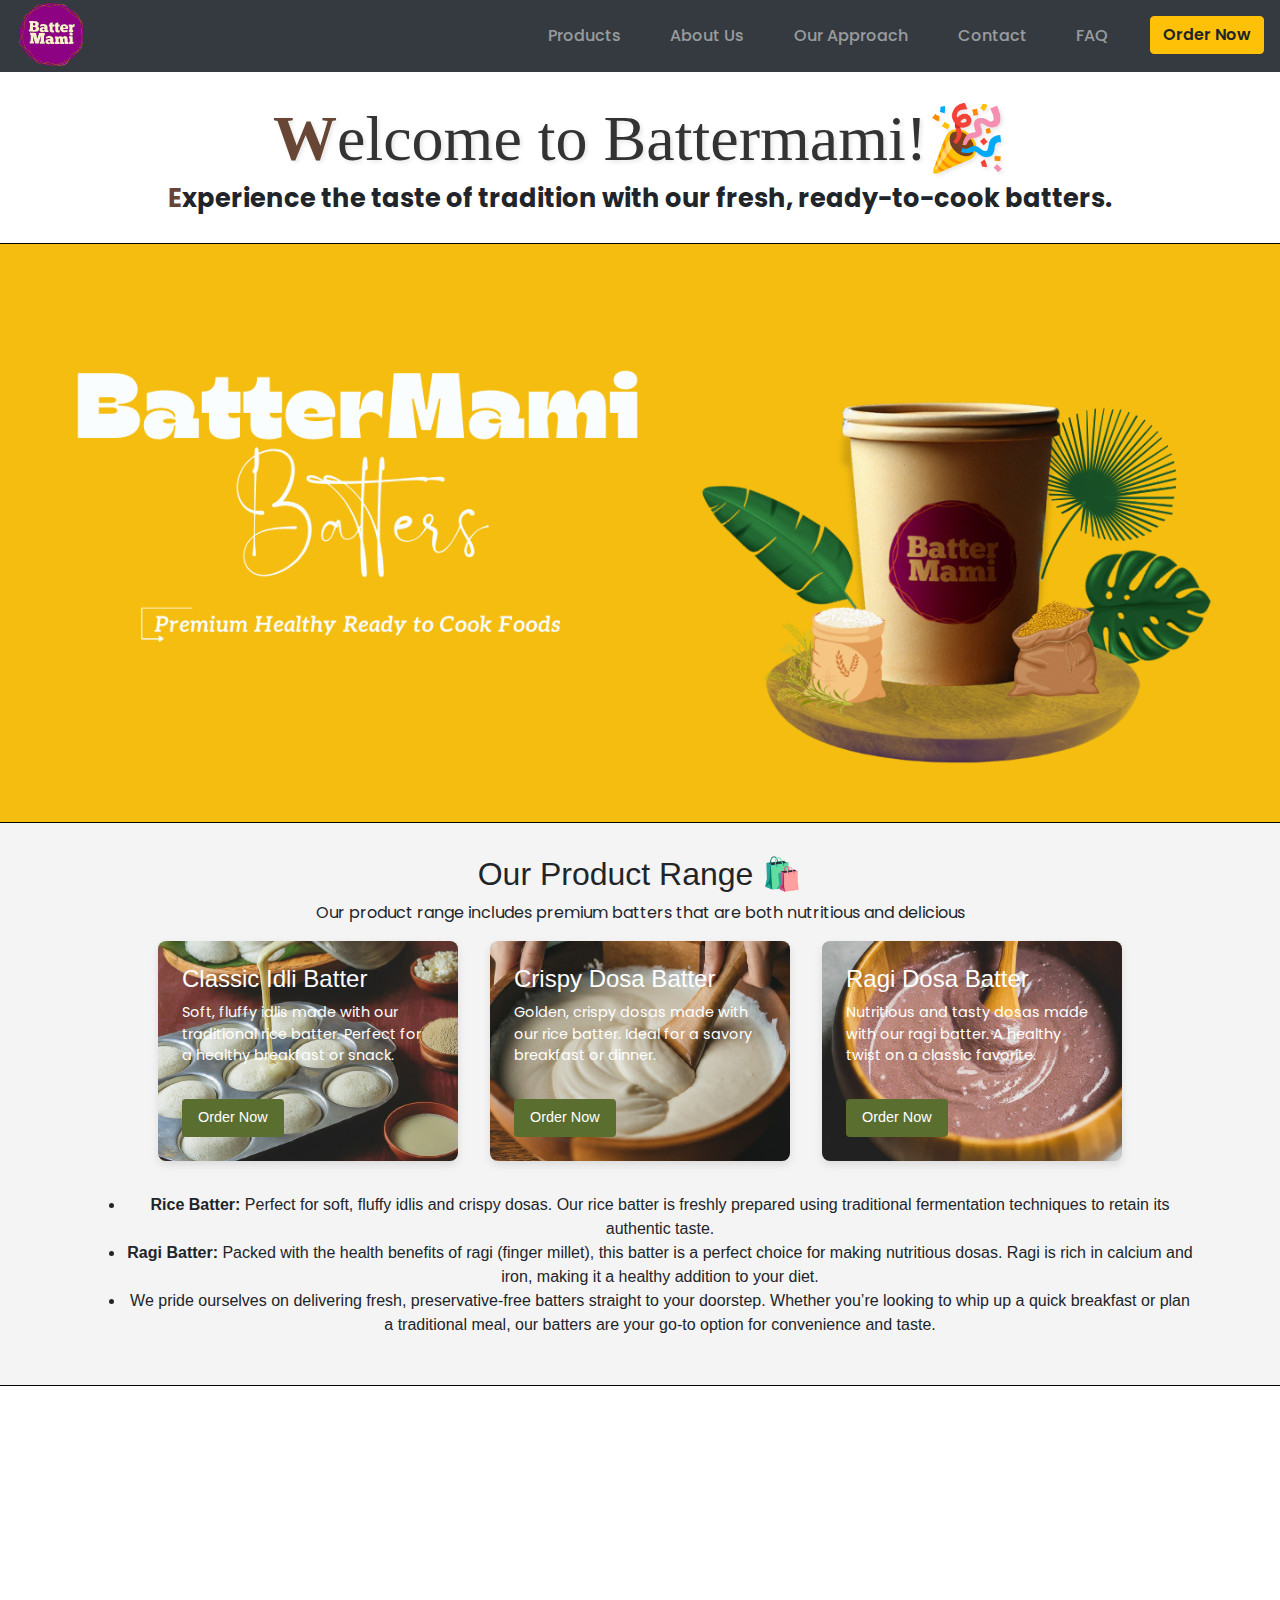
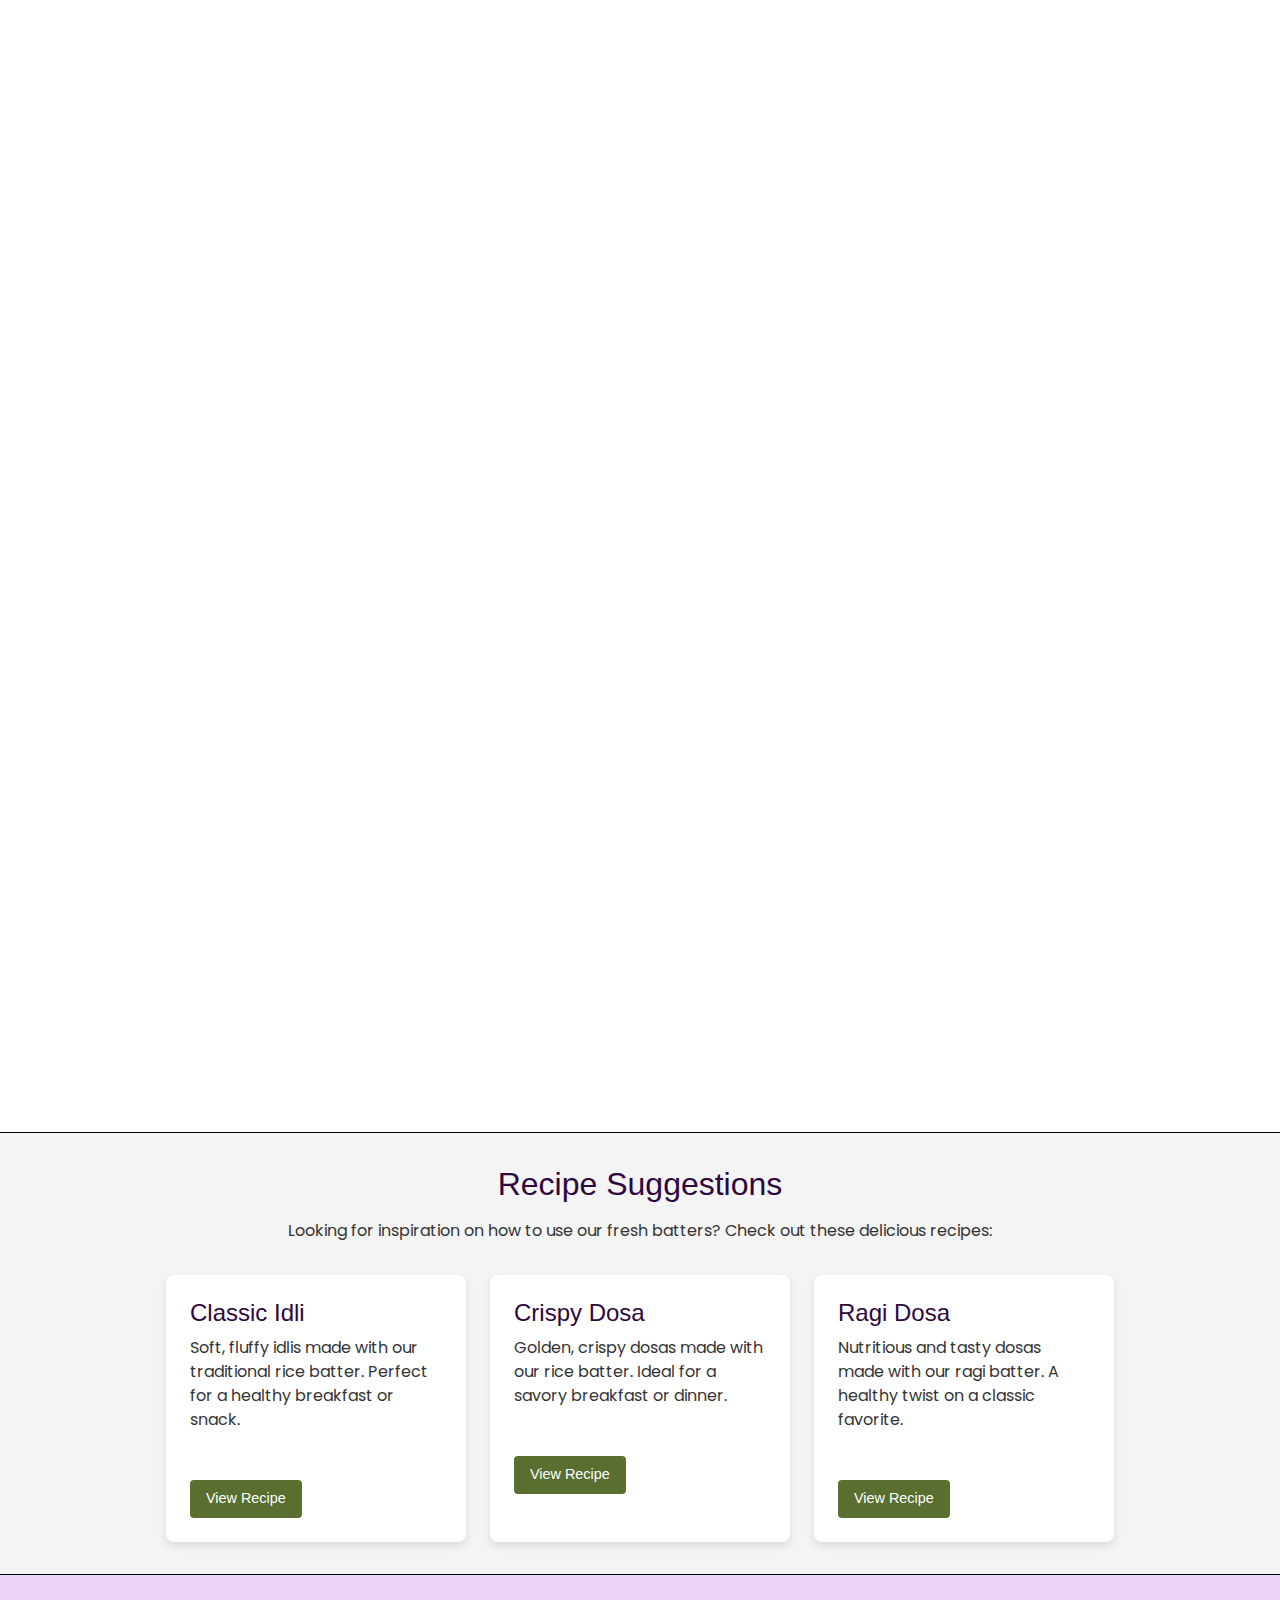
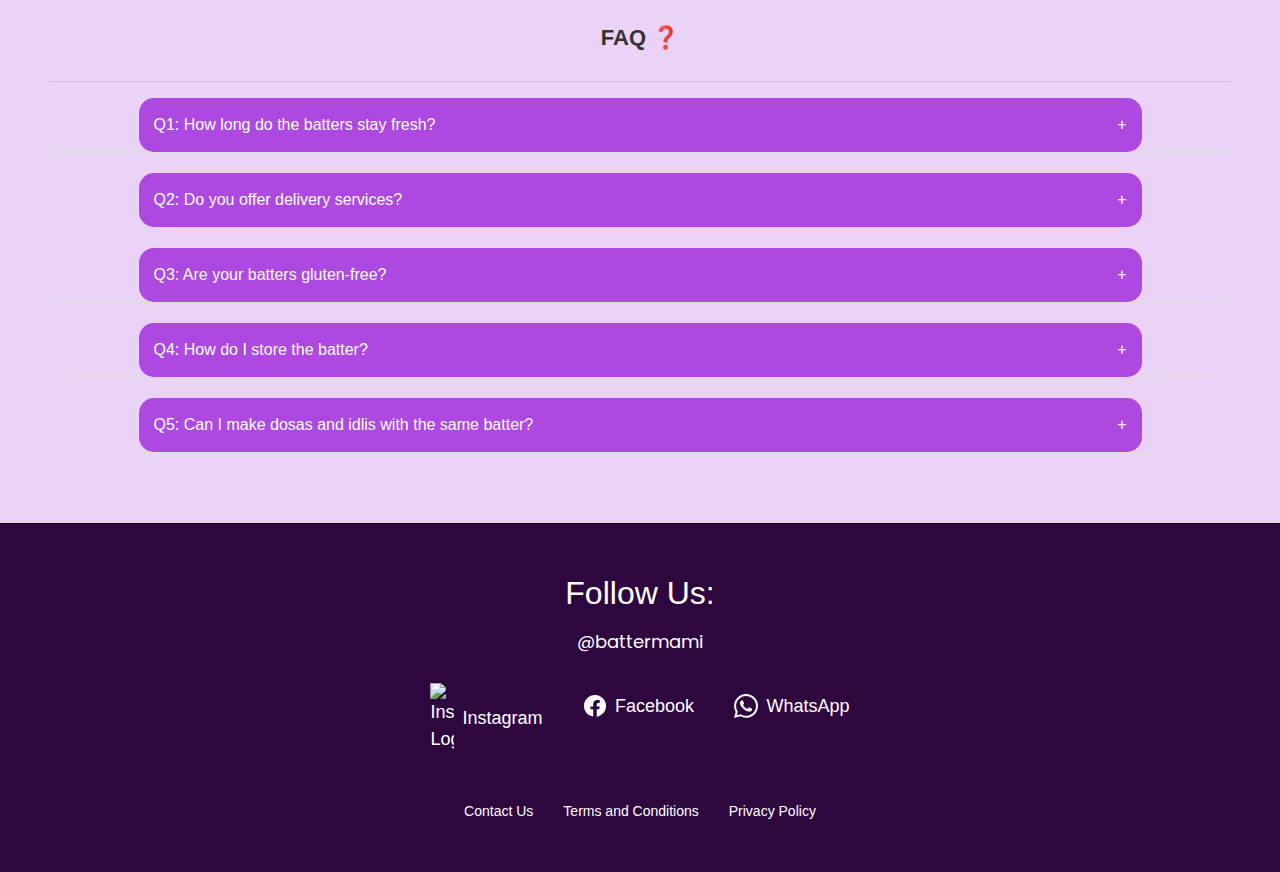
==== index.html @ 23d77c48 "Add files via upload" ====
<!DOCTYPE html>
<html lang="en">
<head>
    <meta charset="UTF-8">
    <meta name="viewport" content="width=device-width, initial-scale=1.0">
    <meta name="description" content="Get fresh, authentic idli and dosa batter delivered right to your door. Our traditional batters are made with quality ingredients and time-honored recipes, ensuring delicious and convenient meals. Order now for quick delivery!">
    <title>BatterMami</title>
    <!-- Bootstrap CSS -->
    <link href="https://stackpath.bootstrapcdn.com/bootstrap/4.5.2/css/bootstrap.min.css" rel="stylesheet">
    <link rel="stylesheet" href="style.css">
    <link rel="icon" type="image/png" sizes="32x32" href="./images/favicon2.png">
    
    <link href="https://fonts.googleapis.com/css2?family=Poppins:wght@400;500;600&display=swap" rel="stylesheet">
    <style>
    

        /* Custom Logo Size and Position */
        .navbar {
            padding: 1rem 1rem;
            margin-bottom: 100rem; 
       
    }
        .navbar-brand {
            position: relative;
        }

        .navbar-brand img {
            width: 70px;  /* Set logo width */
            height: 120px; /* Set logo height */
            object-fit: cover; /* Ensures the logo doesn't distort */
            position: absolute; /* overiding the bar*/
            top: -55px; /* Adjust the logo to sit above the navbar */
        }
        
        


        

        /* Optional: Add some padding to the left to avoid overlapping with navbar text */
        .navbar-nav {
            padding-left: 20px;
        }
        
        .navbar-nav .nav-link, .navbar-brand {
    font-family: 'Poppins', sans-serif;
    font-weight: 500;
}
/* Ensure even spacing */
.navbar-nav {
    display: flex;
    justify-content: space-between;
    width: 60%; /* This ensures that the nav links take up the full space */
    padding: 0;
}

.navbar-nav .nav-item {
    margin-left: 15px; /* Adjust margin as needed */
}
.navbar-nav .btn-warning {
    font-family: 'Poppins', sans-serif;
    font-weight: 600; /* Bold for emphasis */
}


    </style>
</head>
<body>
    <header>
    <!-- Navbar Start -->
    <nav class="navbar fixed-top navbar-expand-lg navbar-dark bg-dark custom-navbar">
        <a class="navbar-brand" href="#">
            <img src="./images/BatterMamiLogoNew.svg" alt="BatterMami Logo">
        </a>
        <button class="navbar-toggler" type="button" data-toggle="collapse" data-target="#navbarNav" aria-controls="navbarNav" aria-expanded="false" aria-label="Toggle navigation">
            <span class="navbar-toggler-icon"></span>
        </button>
        <div class="collapse navbar-collapse" id="navbarNav">
            <ul class="navbar-nav ml-auto">
                <li class="nav-item">
                    <a class="nav-link" href="#products">Products</a>
                </li>
                <li class="nav-item">
                    <a class="nav-link" href="#about-us">About Us</a>
                </li>
                <li class="nav-item">
                    <a class="nav-link" href="#how-we-differ">Our Approach</a>
                </li>
                <li class="nav-item">
                    <a class="nav-link" href="#contact">Contact</a>
                </li>
                <li class="nav-item">
                    <a class="nav-link" href="#faq">FAQ</a>
                </li>
                <li class="nav-item">
                    <a class="btn btn-warning" href="https://battermami.dotpe.in" role="button">Order Now</a>
                </li>
            </ul>
        </div>
    </nav>
</header>
    <!-- Navbar End -->



    
<main>
    <section id = "welcome-page">
        <div class="welcome">
            <h1 style="font-size:5vw;">Welcome to Battermami!🎉</h1>
            <p  style="font-size:2vw;"class="fly-in">Experience the taste of tradition with our fresh, ready-to-cook batters.</p>
        </div>
    </section>
  
      <!-- Main Sections -->
       <!-- banner section--------->
      <section class="banner-page">
        <div class="banner">
          <img src="./images/Banner.png" alt="Battermami Banner">
        </div>
    </section>

  
    

    <!-- Products Section -->
     
    <section id="products1">
        <div class="container">
            <h2>Our Product Range 🛍️</h2>
            <p>Our product range includes premium batters that are both nutritious and delicious</p>
            <div class="subproducts">
                <div class="subproduct">
                    <h3>Classic Idli Batter</h3>
                    <p>Soft, fluffy idlis made with our traditional rice batter. Perfect for a healthy breakfast or snack.</p>
                    <a href="https://battermami.dotpe.in" class="btnn">Order Now</a>
                </div>
                <div class="subproduct">
                    <h3>Crispy Dosa Batter</h3>
                    <p>Golden, crispy dosas made with our rice batter. Ideal for a savory breakfast or dinner.</p>
                    <a href="https://battermami.dotpe.in" class="btnn">Order Now</a>
                </div>
                <div class="subproduct">
                    <h3>Ragi Dosa Batter</h3>
                    <p>Nutritious and tasty dosas made with our ragi batter. A healthy twist on a classic favorite.</p>
                    <a href="https://battermami.dotpe.in" class="btnn">Order Now</a>
                </div>
                <ul>
                    <li><strong>Rice Batter:</strong> Perfect for soft, fluffy idlis and crispy dosas. Our rice batter is freshly prepared using traditional fermentation techniques to retain its authentic taste.</li>
                    <li><strong>Ragi Batter:</strong> Packed with the health benefits of ragi (finger millet), this batter is a perfect choice for making nutritious dosas. Ragi is rich in calcium and iron, making it a healthy addition to your diet.</li>
                    <li>We pride ourselves on delivering fresh, preservative-free batters straight to your doorstep. Whether you’re looking to whip up a quick breakfast or plan a traditional meal, our batters are your go-to option for convenience and taste.</li>
                </ul>    
            </div>
        </div>
    </section>


       <!-- About Us Section -->
       <section id="about-us">
        <!-- <img src="images/about-us.jpg" alt="About Us"> -->
        <div class="content">
            <h2>About Us📖</h2><hr>
            <p class="text grow-turn">At Battermami, we are on a mission to bring back the authentic flavors of traditional South Indian cuisine. We specialize in crafting fresh, ready-to-cook batters using heritage recipes passed down through generations. Our batters are made in small batches with the utmost care, ensuring freshness and authenticity in every pack. We believe in offering high-quality, preservative-free products that allow you to enjoy the goodness of home-cooked meals without the hassle of preparation. Join us in celebrating the art of traditional cooking, made easier and more accessible for today’s busy lifestyle.</p>
        </div>
    </section>


      <!-- How We Are Different Section -->
  
    </section>
    <section id= "how-we-differ">
        <!-- <img src="images/difference.jpg" alt="How We Differ"> -->
        <div class="content">
            <h2>How We Differ From Others 🚀</h2><hr>
            <p>At Battermami, we believe in staying true to our roots. Here’s how we stand apart:</p>
            <ul>
                <li class="text swivel"><strong>Freshness Guaranteed:</strong> We don’t stockpile. Our batters are made fresh and delivered within hours, ensuring that you receive nothing but the freshest product.</li>
                <li class="text grow-turn"><strong>No Preservatives:</strong> Unlike many brands that add preservatives for extended shelf life, we focus on quality and freshness. Our batters are preservative-free and natural.</li>
                <li class="text grow-turn"><strong>Small Batches for Big Flavor:</strong> We avoid mass production. Each batch of batter is handcrafted in small quantities to maintain the integrity of our traditional recipes.</li>
                <li class="text grow-turn"><strong>Focus on Heritage Recipes:</strong> We use age-old fermentation techniques and carefully sourced ingredients, ensuring that you experience the same taste that’s been loved for generations.</li>
            </ul>
            <br><br>
            <h2>Eco-Friendly Packaging 🌏</h2><hr>
            <p>
                At Battermami, we believe in taking care of both our customers and the planet. That’s why all our products are packaged using sustainable, eco-friendly materials. Our packaging is designed to reduce waste and minimize environmental impact, ensuring that you enjoy our traditional batters while making a conscious choice for the environment.
            </p>
            <ul class="eco-benefits">
                <li>Recyclable and biodegradable materials♻️</li>
                <li>Minimal use of plastic </li>
                <li>Low-carbon footprint packaging process</li>
                <li>Reusable containers for certain products</li>
            </ul>
            <p>
                Join us in our commitment to sustainability and let’s work together to protect the planet while enjoying authentic South Indian flavors!
            <p>
        </div>
        <div class="container">
            
        </div>
    </section>
    <section id="eco-friendly-packaging">
     
    </section
    
    <!-- Recipe Suggestions Section  -->

    <section id="recipe-suggestions">
        <div class="container">
            <h2>Recipe Suggestions</h2>
            <p>Looking for inspiration on how to use our fresh batters? Check out these delicious recipes:</p>
            <div class="recipes">
                <div class="recipe">
                    <h3>Classic Idli</h3>
                    <p>Soft, fluffy idlis made with our traditional rice batter. Perfect for a healthy breakfast or snack.</p>
                    <a href="./pages/Idli.html" class="btnn">View Recipe</a>
                </div>
                <div class="recipe">
                    <h3>Crispy Dosa</h3>
                    <p>Golden, crispy dosas made with our rice batter. Ideal for a savory breakfast or dinner.</p>
                    <a href="./pages/dosa.html" class="btnn">View Recipe</a>
                </div>
                <div class="recipe">
                    <h3>Ragi Dosa</h3>
                    <p>Nutritious and tasty dosas made with our ragi batter. A healthy twist on a classic favorite.</p>
                    <a href="./pages/RagiDosa.html" class="btnn">View Recipe</a>
                </div>
            </div>
        </div>
    </section>



    <!-- FAQ Section -->
 
    <section id="faq">
        <h2>FAQ ❓</h2> <hr>
    
        <div class="faq-item">
            <button class="faq-question">Q1: How long do the batters stay fresh?</button>
            <div class="faq-answer">
                <p>Our batters are best consumed within 2-3 days of delivery. Since we don’t use preservatives, we recommend refrigeration to maintain freshness.</p>
            </div>
        </div>
    
        <div class="faq-item">
            <button class="faq-question">Q2: Do you offer delivery services?</button>
            <div class="faq-answer">
                <p>Yes! We deliver fresh batters to select areas of Bangalore, and we’re expanding our reach soon.</p>
            </div>
        </div>
    
        <div class="faq-item">
            <button class="faq-question">Q3: Are your batters gluten-free?</button>
            <div class="faq-answer">
                <p>Yes, our rice and ragi batters are naturally gluten-free.</p>
            </div>
        </div>
    
        <div class="faq-item">
            <button class="faq-question">Q4: How do I store the batter?</button>
            <div class="faq-answer">
                <p>For best results, store the batter in the refrigerator immediately upon delivery. If you want to retain freshness for a longer period, you can freeze the batter.</p>
            </div>
        </div>
    
        <div class="faq-item">
            <button class="faq-question">Q5: Can I make dosas and idlis with the same batter?</button>
            <div class="faq-answer">
                <p>Absolutely! Our Rice Batter is versatile and can be used to make both soft idlis and crispy dosas.</p>
            </div>
        </div>
    </section>
      


</main>

 <!-- Contact Section -->
   
 <footer id = "contact" class="contact-footer">
    <!-- <section id="contact"></section>
        <div class="container">
            <h2>Contact Us</h2>
            <form id="contact-form" action="your-server-endpoint" method="POST">
                <label for="name">Name:</label>
                <input type="text" id="name" name="name" required>
                
                <label for="email">Email:</label>
                <input type="email" id="email" name="email" required>
                
                <label for="message">Message:</label>
                <textarea id="message" name="message" rows="4" required></textarea>
                
                <button type="submit">Send Message</button>
            </form>
        </div>
    </section> -->

    <div id="ff-compose"></div>
        <script async defer src="https://formfacade.com/include/116427251198567602047/form/1FAIpQLSeDk32Vi7sxdU4DphgMLEkgo7-YAeQkVel8hHaryAUb_z7VGQ/classic.js?div=ff-compose"></script>

    <div class="contact-container">
        
        
        <div class="social-section">
            <h2>Follow Us:</h2>
            <p>@battermami</p>
            <div class="social-links">
                    <a href="https://www.instagram.com/battermami/" target="_blank" class="social-btn">
                        <img src="./images/Instagram_Glyph_Gradient.svg" alt="Instrgram Logo" class="social-icon">
                        Instagram
                    </a>
                    
                </a>
                <a href="https://www.facebook.com/profile.php?id=100091953296711" target="_blank">
                    <svg xmlns="http://www.w3.org/2000/svg" fill="#fff" viewBox="0 0 50 50" width="24px" height="24px"><path d="M25,2C12.3,2,2,12.3,2,25c0,11,8.4,20,19.3,21.9V31.7h-5.8v-5.8h5.8v-4.4c0-5.7,3.5-8.8,8.6-8.8c2.4,0,4.4,0.2,4.9,0.3v5.7H32 c-2.9,0-3.4,1.4-3.4,3.3v4.2h6.3l-1,5.8h-5.3v15.2C39.6,45.2,48,36.2,48,25C48,12.3,37.7,2,25,2z"/></svg>
                    Facebook
                </a>

                <a href="https://wa.me/+918431357527" target="_blank" class="social-btn">
                    <img src="./images/Digital_Glyph_White.svg" alt="WhatsApp Logo" class="social-icon">
                    WhatsApp
                </a>
                
            </div>
        </div>
    </div>
    <div class="footer-links">
        <a href="#name">Contact Us</a>
        <a href="#">Terms and Conditions</a>
        <a href="#">Privacy Policy</a>
    </div>

</footer>

    <!-- Page content -->

    <script src="https://code.jquery.com/jquery-3.5.1.slim.min.js"></script>
    <script src="https://cdn.jsdelivr.net/npm/@popperjs/core@2.5.3/dist/umd/popper.min.js"></script>
    <script src="https://stackpath.bootstrapcdn.com/bootstrap/4.5.2/js/bootstrap.min.js"></script>
    <script src="index.js"></script>
</body>
</html>
---- style.css ----
/* General Styles */




/* 
-------------Welcome page----------------> */
#welcome-page{
    margin-bottom: 0%;
    padding-top: 100px;
    padding-bottom: 10px;
}
#welcome-page h1{

    font-family: 'Lora', serif; /* Elegant serif font */
    color: #333; /* Dark text color */
    text-align:center; /* Center alignment */
    margin: 1px; /* Margin around the heading */
    text-shadow: 2px 2px 4px rgba(0, 0, 0, 0.1); /* Subtle text shadow */
    

}
#welcome-page p{
    font-size:0.9rem;
    font-weight: bold;
    padding: left;
    
}
#welcome-page h1::first-letter{
 
    font-weight: bold;
    color: #674636;
}
#welcome-page p::first-letter {
  
    font-weight: bold;
    color: #674636;
}





/* ---------------Animations-------------- */

/*------------Fly-In---------------> */
/* @keyframes flyIn {
    from {
        transform: translateX(-100%);
    }
    to {
        transform: translateX(0);
        opacity: 1;
    }
}

.fly-in {
    animation: flyIn 3s forwards;
} */

/* Infinite loop----> */
@keyframes flyIn {
    0% {
        transform: translateX(-100%);
        opacity: 0;
    }
    80% {
        transform: translateX(0);
        opacity: 1;
    }
    100% {
        transform: translateX(0);
        opacity: 1; /* The element stays at the final position for the pause */
    }
}

.fly-in {
    animation: flyIn 6s ease-in-out infinite;
    animation-fill-mode: forwards;
}

/* Grow and trun------------> */
@keyframes growTurn {
    0% {
        transform: scale(0.5) rotate(0deg);
    }
    100% {
        transform: scale(1) rotate(360deg);
        opacity: 1;
    }
}

.grow-turn {
    animation: growTurn 3s forwards;
}

/*----------- Swivel----------- */
@keyframes swivel {
    0% {
        transform: rotateY(90deg);
    }
    100% {
        transform: rotateY(0deg);
        opacity: 1;
    }
}

.swivel {
    animation: swivel 2.5s forwards;
}


/* Typing animation---------------- */
.typing-container {
    font-size: 2rem;
    white-space: nowrap;
    overflow: hidden;
    border-right: 3px solid;
    width: 0;
    animation: typing 5s steps(11) 2s infinite, blink 12s step-end infinite;
  }
  
  @keyframes typing {
    0% { width: 0; }
    50% { width: 70ch; }
    100% { width: 0; }
  }
  
  @keyframes blink {
    from { border-color: transparent; }
    to { border-color: black; }
  }


/* General Section Styles */
section {
    /* padding: 60px 20px; */
    text-align: center;
    border-bottom: 1px solid #000500; /* Border between sections */
    
}

section img {
    width: 100%;
    height: 100;
    object-fit: cover;
}

section .content {
    margin-top: 10px;
}
#eco-friendly-packaging{
    padding: 0px 20px;
}




/* --------------About Us---------------------------------------------- */
#about-us {
    display: flex;
    flex-direction: column;
    align-items: center;
    background-color: #EBD3F8;
    padding-left: 0px;
    margin-bottom: 4rem;
    
    
}

#about-us img {
    max-width: 100%;
    height: auto;
    border-radius: 15px;
    box-shadow: 0 4px 8px rgba(0, 0, 0, 0.1);
    margin-bottom: 30px;
}

#about-us .content {
    max-width:70%;
    text-align: center;
    font-weight: bold;
    
}

#about-us h2 {
    font-size: 1.375rem;
    color: #333;
    margin-bottom: 20px;
    font-weight: bold;
    text-transform: uppercase;
    letter-spacing: 1px;
}



#about-us p {
    font-size: 1rem;
    line-height: 1.5rem;
    font-weight:400;
    color: #333;
    margin-bottom: 3px;
    text-align: justify;
}

#about-us p::first-letter {
    font-size: 1.5rem;
    font-weight: bold;
    color: #674636;
}

#about-us .content p {
    padding: 0 0rem;
}

/* Optional: Add a subtle animation to the section */
#about-us {
    opacity: 0;
    animation: fadeIn 1s forwards;
}

@keyframes fadeIn {
    to {
        opacity: 1;
    }
}

/* ---------Our Products Range-------------------------------------------------------> */

/* <!--Recipe Suggestions Section -------------------------------------> */
/* Recipe Suggestions Section */
/* Subproduct card styles with specific background images */


#products1 {
    background-color: #f4f4f4; /* Or your existing background-image */
    padding: 2rem 1rem;
    text-align: center;
    margin-bottom: 4rem; /* Adds a 4rem gap below this section */
    
}

.subproducts {
    display: flex;
    flex-wrap: wrap; /* Allows wrapping if the screen size is smaller */
    justify-content: center; /* Center the items horizontally */
    gap: 2rem; /* Add space between cards */
}

.subproduct {
    background-color: #fff;
    border-radius: 8px;
    box-shadow: 0 4px 8px rgba(0, 0, 0, 0.1);
    padding: 1.5rem;
    width: 300px; /* Keep a fixed width for each card */
    text-align: left;
    margin: 0; /* Remove vertical margin since gap handles spacing */
}



.subproduct:nth-child(1) {
    background-image: url('./images/Batter/IdliBatter.jpeg'); /* Replace with actual image for Idli Batter */
    background-size: cover;
    background-position: center;
    color: #fff; /* Ensure text stands out on the image */
    border-radius: 8px;
    padding: 1.5rem;
    text-align: left;
    box-shadow: 0 4px 8px rgba(0, 0, 0, 0.1);
    transition: transform 0.3s ease;
}

.subproduct:nth-child(2) {
    background-image: url('./images/Batter/RiceBatter.jpeg'); /* Replace with actual image for Dosa Batter */
    background-size: cover;
    background-position: center;
    color: #fff;
    border-radius: 8px;
    padding: 1.5rem;
    text-align: left;
    box-shadow: 0 4px 8px rgba(0, 0, 0, 0.1);
    transition: transform 0.3s ease;
}

.subproduct:nth-child(3) {
    background-image: url('./images/Batter/RagiBatter.jpeg'); /* Replace with actual image for Ragi Dosa Batter */
    background-size: cover;
    background-position: center;
    color: #fff;
    border-radius: 8px;
    padding: 1.5rem;
    text-align: left;
    box-shadow: 0 4px 8px rgba(0, 0, 0, 0.1);
    transition: transform 0.3s ease;
}

/* Hover effects */
.subproduct:hover {
    transform: translateY(-5px);
}

/* Subproduct heading and paragraph adjustments */
.subproduct h3 {
    font-size: 1.5rem;
    margin-bottom: 0.5rem;
    color: #fff;
}

.subproduct p {
    font-size: 0.9rem;
    color: #fff;
}

.btnn {
    display: inline-block;
    margin-top: 1rem;
    padding: 0.5rem 1rem;
    background-color: #5a6e2f;
    color: #fff;
    text-decoration: none;
    border-radius: 4px;
    font-size: 0.9rem;
    transition: background-color 0.3s ease, transform 0.3s ease;
}

.btnn:hover {
    background-color: #acd751;
    transform: scale(1.05);
}











#products {
    display: flex;
    flex-direction: column;
    align-items: center;
  
    padding: 50px 20px;
}

#products img {
    max-width: 100%;
    height: auto;
    border-radius: 15px;
    box-shadow: 0 4px 8px rgba(0, 0, 0, 0.1);
    margin-bottom: 30px;
}

#products .content {
    font-weight: bold;
    font-weight:400;
    max-width:70%;
    text-align: justify;
}


#products h2 {
    font-size: 1.375rem;
    color: #333;
    margin-bottom: 20px;
    font-weight: bold;
    text-transform: uppercase;
    text-align: center;
  
}

#products p {
    font-size: 1rem;
    line-height: 1.5;
    font-weight:400;
    color: #333;
    margin-bottom: 20px;
}

#products ul {
    list-style-type: none;
    padding: 0;
    margin-bottom: 30px;
}

#products ul li {
    font-size: 1rem;
    margin: 10px 0;
    text-align: left;
}

#products ul li strong {
    color: #674636;
}

#products p::first-letter {
    font-size: 2rem;
    font-weight: bold;
    color: #674636;
}

/* Fade-in animation for the section */
#products {
    opacity: 0;
    animation: fadeIn 1s forwards;
}

@keyframes fadeIn {
    to {
        opacity: 1;
    }
}
    /* Slider------------------------------------- -------------------------*/

/* Targeting only the slider inside #slider-container */
#slider-container .slider {
    width: 800px;
    height: 400px;
    position: relative;
    margin: auto;
    overflow: hidden;
    border-radius: 10px;
}

#slider-container .slides {
    width: 400%;
    height: 100%;
    display: flex;
    transition: transform 0.6s ease-in-out;
}

#slider-container .slide {
    width: 100%;
    height: 100%;
}

#slider-container .slide img {
    width: 100%;
    height: 100%;
    border-radius: 10px;
}

/* Radio button checked to slide transformation */
#radio1:checked ~ .slides {
    transform: translateX(0%);
}
#radio2:checked ~ .slides {
    transform: translateX(-100%);
}
#radio3:checked ~ .slides {
    transform: translateX(-200%);
}
#radio4:checked ~ .slides {
    transform: translateX(-300%);
}

/* Navigation and buttons */
#slider-container .navigation-auto,
#slider-container .navigation-manual {
    position: absolute;
    width: 100%;
    display: flex;
    justify-content: center;
    margin-top: -40px;
}

#slider-container .manual-btn {
    border: 2px solid #fff;
    padding: 5px;
    border-radius: 50%;
    cursor: pointer;
    margin: 10px;
    transition: background 0.4s;
}

#slider-container .manual-btn:hover {
    background: #fff;
}

#slider-container .navigation-auto div {
    width: 10px;
    height: 10px;
    border-radius: 50%;
    background: #fff;
    margin: 10px;
    transition: background 0.4s;
}

#slider-container .auto-btn1.active,
#slider-container .auto-btn2.active,
#slider-container .auto-btn3.active,
#slider-container .auto-btn4.active {
    background-color: #333;
}








/* ---------------How we differ-----------------------------------------> */
#how-we-differ{
    display: flex;
    flex-direction: column;
    align-items: center;
    background-color: #EBD3F8;
    padding: 50px 20px;
    color: #111;
}

#how-we-differ img {
    max-width: 100%;
    height: auto;
    border-radius: 15px;
    box-shadow: 0 4px 8px rgba(0, 0, 0, 0.1);
    margin-bottom: 30px;
}

#how-we-differ .content {
    font-weight:400;
    max-width:70%;
    text-align:justify;
}

#how-we-differ h2 {
    font-size: 1.375rem;
    color: #111;
    margin-bottom: 20px;
    font-weight: bold;
    text-transform: uppercase;
    letter-spacing: 1px;
    text-align: center;
}

#how-we-differ p {
    font-size: 1rem;
    font-weight:400;
    line-height: 1.;
    color: #111;
    margin-bottom: 20px;
}

#how-we-differ ul {
    list-style-type: none;
    padding: 0;
    margin-bottom: 30px;
}

#how-we-differ ul li {
    font-size: 1rem;
    margin: 10px 0;
    text-align: left;
}

#how-we-differ ul li strong {
    color: #674636;
}

#how-we-differ p::first-letter {
    font-size: 2rem;
    font-weight: bold;
    color: #674636;
}

/* Fade-in animation for the section */
#how-we-differ {
    opacity: 0;
    animation: fadeIn 1s forwards;
}
.eco-benefits{
    text-align:center;
}

@keyframes fadeIn {
    to {
        opacity: 1;
    }
}
/* <!-- FAQ Section -------------------------------> */
#faq {
    padding: 50px ;
    background-color: #EBD3F8;
}

#faq h2 {
    font-size: 1.375rem;
    color: #333;
    text-align: center;
    margin-bottom: 30px;
    font-weight: bold;
    text-transform: uppercase;
}

.faq-item {
    margin-bottom: 20px;
    border-bottom: 1px solid #ddd;
}

.faq-question {
    width: 85%;
    background-color: #AD49E1;
    color: white;
    font-size: 1rem;
    padding: 15px;
    text-align: left;
    border: none;
    outline: none;
    cursor: pointer;
    transition: background-color 0.3s ease;
    border-radius: 15px;
}

.faq-question:hover {
    background-color: #7A1CAC;
}

.faq-answer {
    display: none;
    padding: 2px;
    background-color: #EBD3F8;
    color: #111;
    font-size: 0.80rem;
    font-weight: bold;
    line-height: 1.8;
    text-align: center;
}

.faq-answer p {
    margin: 0;
}

/* Toggle display when open */
.faq-item.open .faq-answer {
    display: block;
}

/* Transition for a smooth dropdown effect */
.faq-answer {
    transition: max-height 0.5s ease-in-out;
}

/* Add icons for opening and closing */
.faq-question::after {
    content: '\002B'; /* Plus sign */
    font-size: 1rem;
    float: right;
}

.faq-item.open .faq-question::after {
    content: '\2212'; /* Minus sign */
}

/* Optional: Fade-in effect */
.faq-answer {
    opacity: 0;
    animation: fadeIn 0.5s forwards;
}

@keyframes fadeIn {
    to {
        opacity: 1;
    }
}


/* <!--Recipe Suggestions Section -------------------------------------> */
/* Recipe Suggestions Section */
#recipe-suggestions {
    background-color: #f4f4f4;
    padding: 2rem 1rem;
    text-align: center;
}

#recipe-suggestions .container {
    max-width: 1200px;
    margin: 0 auto;
}

#recipe-suggestions h2 {
    font-size: 2rem;
    margin-bottom: 1rem;
    color: #2E073F;
}

#recipe-suggestions p {
    font-size: 1rem;
    margin-bottom: 2rem;
    color: #333;
}

.recipes {
    display: flex;
    flex-wrap: wrap;
    justify-content: center;
    gap: 1.5rem;
}

.recipe {
    background-color: #fff;
    border-radius: 8px;
    box-shadow: 0 4px 8px rgba(0, 0, 0, 0.1);
    padding: 1.5rem;
    width: 300px;
    text-align: left;
}

.recipe h3 {
    font-size: 1.5rem;
    margin-bottom: 0.5rem;
    color: #2E073F;
}

.recipe p {
    font-size: 0.9rem;
    color: #666;
}
.btnn {
    display: inline-block;
    margin-top: 1rem;
    padding: 0.5rem 1rem;
    background-color: #5a6e2f;
    color: #fff;
    text-decoration: none;
    border-radius: 4px;
    font-size: 0.9rem;
    transition: background-color 0.3s ease;
}

.btnn:hover {
    background-color: #acd751;
}




/* <!-- Contact Section ---------------------------------------------------> */
.contact-footer {
    background-color: #2E073F;
    color: #fff;
    padding: 40px 20px;
    text-align: center;
    font-family: Arial, sans-serif;
}

.contact-container {
    display: flex;
    justify-content: space-around;
    flex-wrap: wrap;
}

.newsletter-section h2, .social-section h2 {
    font-size: 24px;
    margin-bottom: 20px;
}

.newsletter-form {
    display: flex;
    align-items: center;
}

.newsletter-form input {
    padding: 10px;
    border-radius: 25px;
    border: none;
    font-size: 16px;
    margin-right: 10px;
    width: 300px;
}

.newsletter-form button {
    background-color: #7fbe46;
    color: #fff;
    border: none;
    border-radius: 25px;
    padding: 10px 20px;
    font-size: 16px;
    cursor: pointer;
}

.social-section p {
    font-size: 18px;
    margin-bottom: 10px;
}

.social-links a {
    color: #fff;
    text-decoration: none;
    margin: 10px;
    font-size: 18px;
    display: inline-flex;
    align-items: center;
}

.social-links a svg {
    margin-right: 8px;
    fill: #fff;
    transition: fill 0.3s ease;
}

.social-links a:hover svg {
    fill: #1877F2;
}






/* Social Media Buttons Styles */
.social-media {
    margin-top: 1rem;
}

.social-btn {
    display: inline-flex;
    align-items: center;
    color: white;
    padding: 0.5rem 1rem;
    border-radius: 4px;
    text-decoration: none;
    font-size: 1rem;
    margin: 0.5rem;
    transition: background-color 0.3s ease;
}

.social-btn:hover {
    background-color: #555;
}

.social-icon {
    width: 24px; /* Adjust size as needed */
    height: auto;
    margin-right: 0.5rem;
}


.footer-links {
    margin-top: 30px;
    display: flex;
    justify-content: center;
}

.footer-links a {
    color: #fff;
    margin: 0 15px;
    text-decoration: none;
    font-size: 14px;
}



/* Contact us inquiries */

/* Contact Form Styles */
#contact {
   
    padding: 50px;
    text-align: center;
}

#contact .container {
    max-width: 600px;
    margin: 0 auto;
}

#contact h2 {
    font-size: 2rem;
    margin-bottom: 1rem;
   
}

#contact form {
    display: flex;
    flex-direction: column;
    gap: 1rem;
}

#contact label {
    font-size: 1rem;
}

#contact input,
#contact textarea {
    padding: 0.5rem;
    border: 1px solid #ccc;
    border-radius: 4px;
    width: 100%;
}

#contact button {
    background-color: #5a6e2f;
    color: white;
    border: none;
    padding: 0.75rem;
    cursor: pointer;
    border-radius: 4px;
    font-size: 1rem;
    transition: background-color 0.3s ease;
}

#contact button:hover {
    background-color: #acd751;
}

/* Resoponsive --------------*/

/* For mobile screens */
@media (max-width: 40px) {
        #welcome-page{
            width: 100%;
            height: 200px;
            margin-bottom: 0%;
        }
    
    .banner{
        display: flex;
        flex-wrap: wrap;
        width: 100%;
        height: auto;
    }

   .welcome-page{
    display: flex;
    flex-wrap: wrap;
    width: 100%;
    height: auto;
   }

   h3{
    font-size: 1.5rem;
    margin-bottom: 0.3rem;
    letter-spacing:-19px;
    font-family: 'Poppins', sans-serif;
   }
  }

  p{
    font-family: 'Poppins', sans-serif;
}
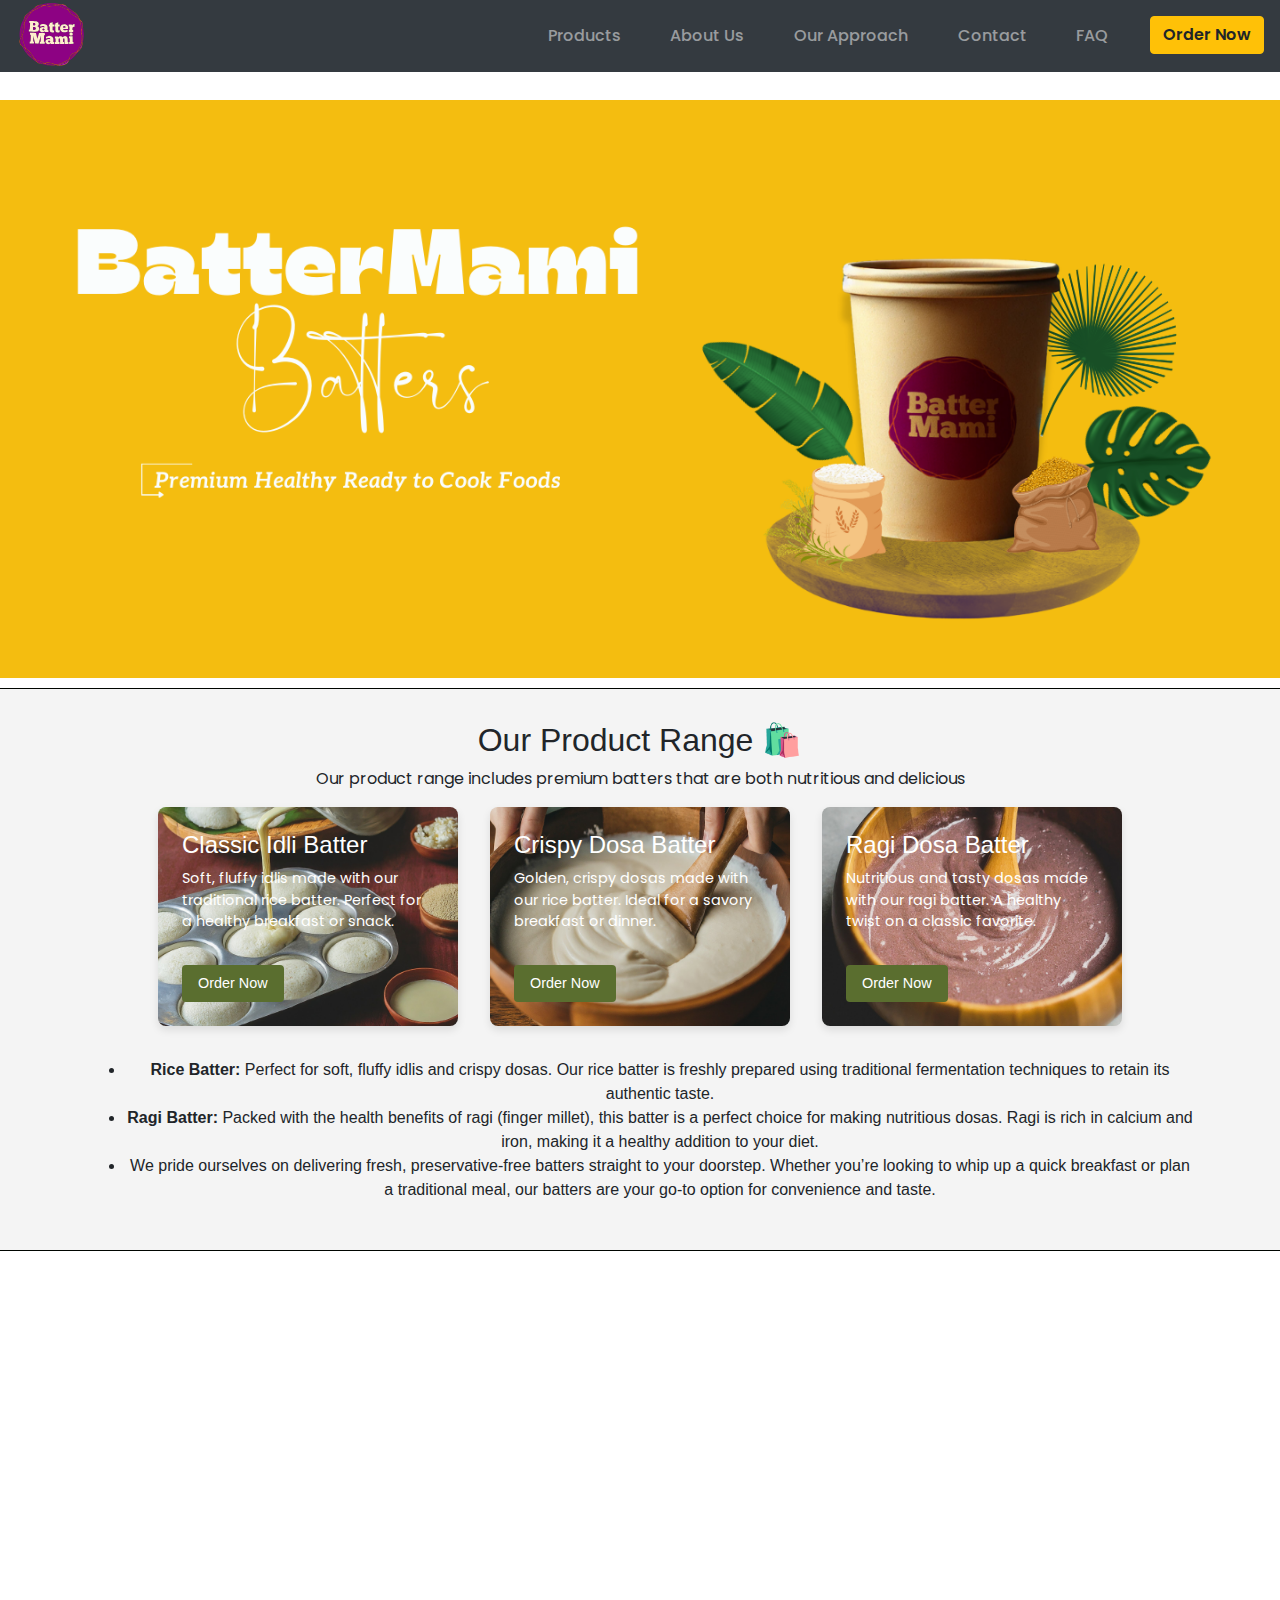
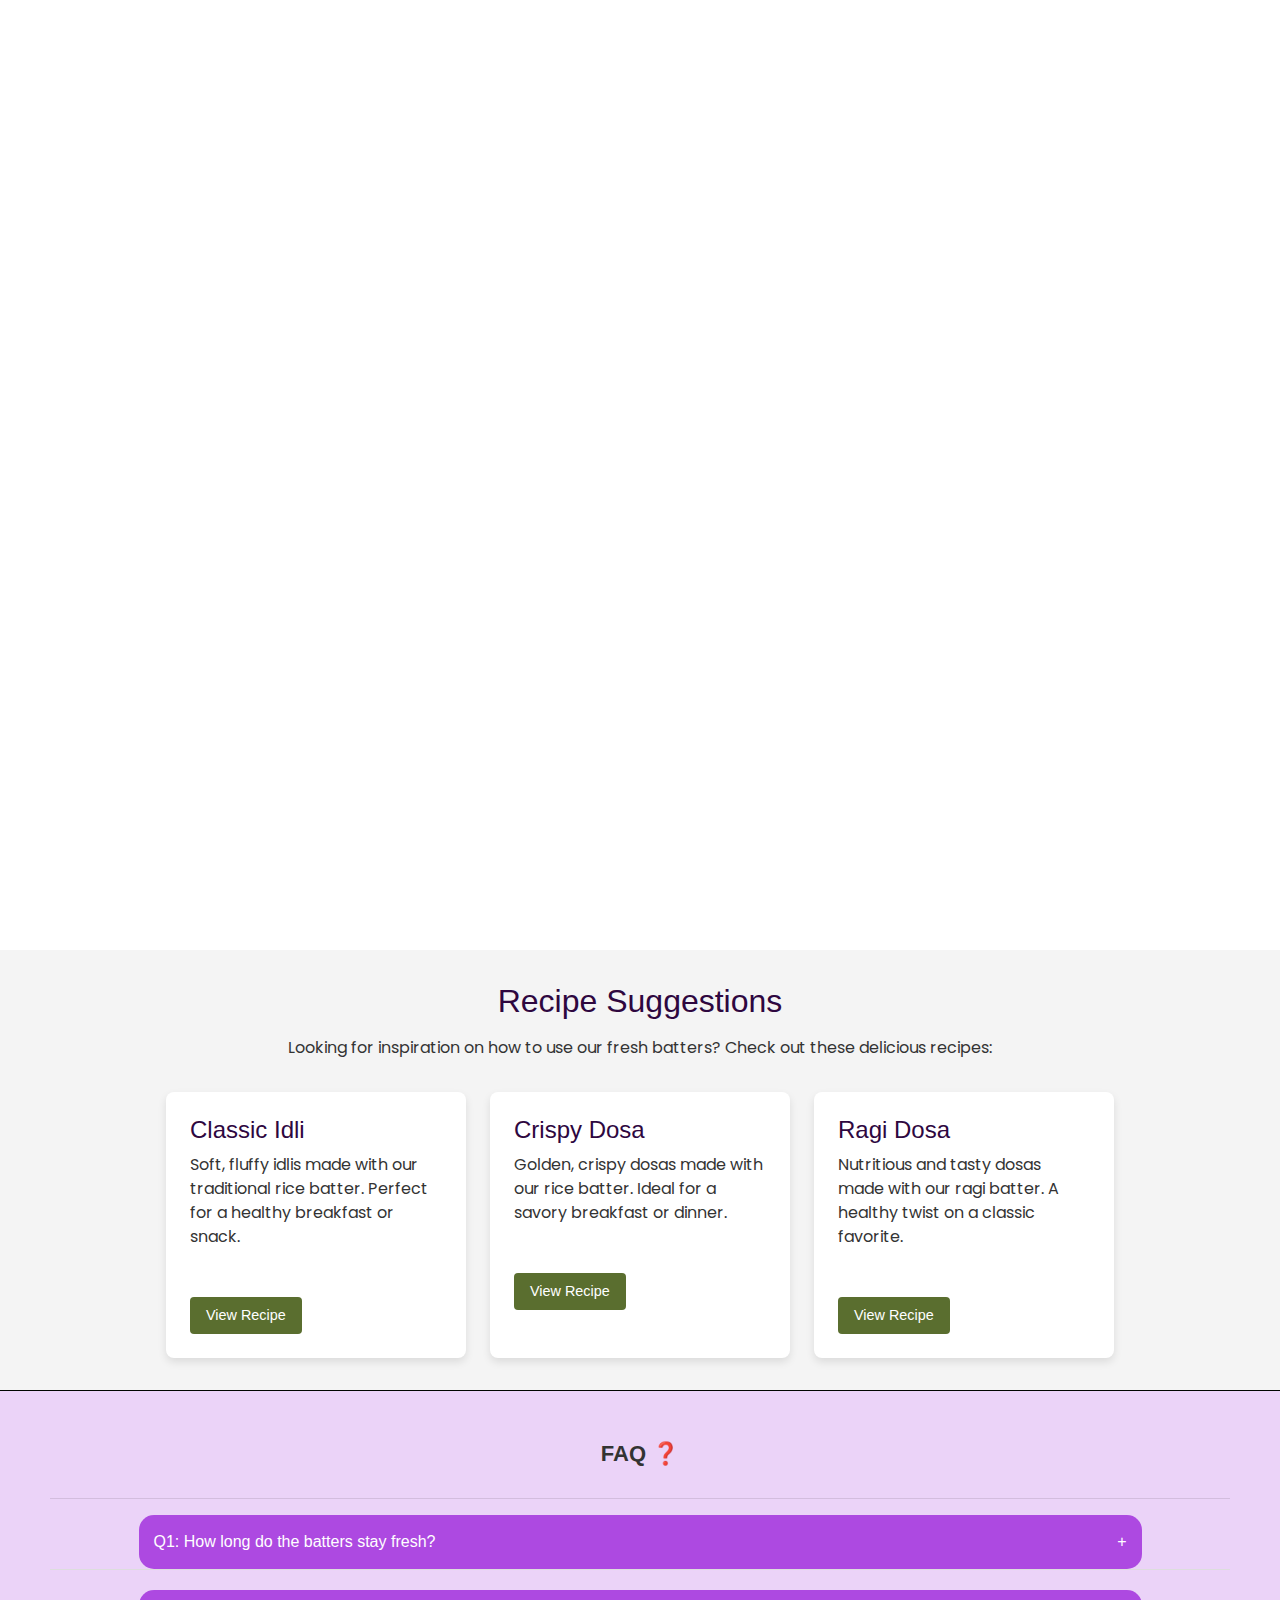
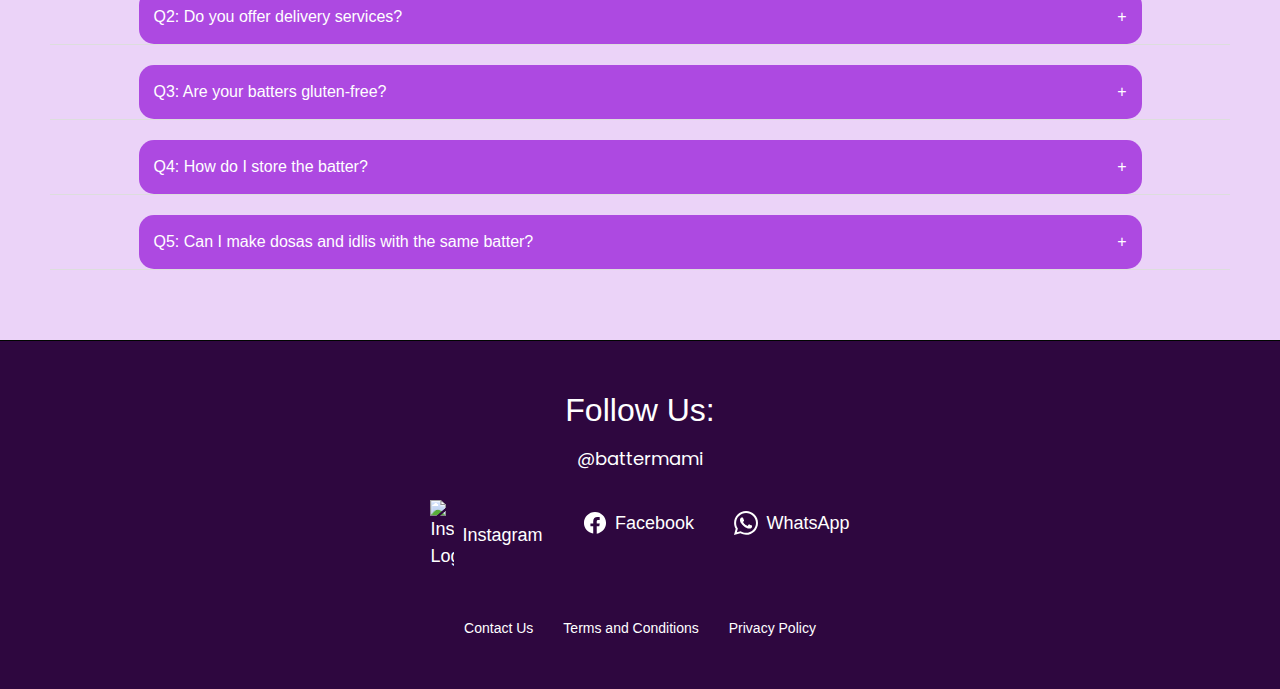
==== commit 58781ff8: "Update index.html" ====
--- a/index.html
+++ b/index.html
@@ -99,30 +99,21 @@
         </div>
     </nav>
 </header>
+    
     <!-- Navbar End -->
 
 
 
-    
+    <!-- Welcome page -->
+<!-- Welcome page -->
 <main>
-    <section id = "welcome-page">
-        <div class="welcome">
-            <h1 style="font-size:5vw;">Welcome to Battermami!🎉</h1>
-            <p  style="font-size:2vw;"class="fly-in">Experience the taste of tradition with our fresh, ready-to-cook batters.</p>
+    <section id="welcome-page">
+        <div class="banner">
+            <img src="./images/Banner.png" alt="Battermami Banner">
         </div>
     </section>
   
-      <!-- Main Sections -->
-       <!-- banner section--------->
-      <section class="banner-page">
-        <div class="banner">
-          <img src="./images/Banner.png" alt="Battermami Banner">
-        </div>
-    </section>
-
-  
-    
-
+    
     <!-- Products Section -->
      
     <section id="products1">
@@ -155,52 +146,45 @@
     </section>
 
 
-       <!-- About Us Section -->
-       <section id="about-us">
-        <!-- <img src="images/about-us.jpg" alt="About Us"> -->
+      <!-- About Us Section -->
+<section id="about-us">
+    <div class="content">
+        <h2>About Us 📖</h2>
+        <hr class="divider">
+        <p class="text">At Battermami, we are on a mission to bring back the authentic flavors of traditional South Indian cuisine. We specialize in crafting fresh, ready-to-cook batters using heritage recipes passed down through generations. Our batters are made in small batches with the utmost care, ensuring freshness and authenticity in every pack. We believe in offering high-quality, preservative-free products that allow you to enjoy the goodness of home-cooked meals without the hassle of preparation. Join us in celebrating the art of traditional cooking, made easier and more accessible for today’s busy lifestyle.</p>
+    </div>
+</section>
+
+
+
+      <!-- How We Are Different Section -->
+
+      <section id="how-we-differ">
         <div class="content">
-            <h2>About Us📖</h2><hr>
-            <p class="text grow-turn">At Battermami, we are on a mission to bring back the authentic flavors of traditional South Indian cuisine. We specialize in crafting fresh, ready-to-cook batters using heritage recipes passed down through generations. Our batters are made in small batches with the utmost care, ensuring freshness and authenticity in every pack. We believe in offering high-quality, preservative-free products that allow you to enjoy the goodness of home-cooked meals without the hassle of preparation. Join us in celebrating the art of traditional cooking, made easier and more accessible for today’s busy lifestyle.</p>
-        </div>
-    </section>
-
-
-      <!-- How We Are Different Section -->
-  
-    </section>
-    <section id= "how-we-differ">
-        <!-- <img src="images/difference.jpg" alt="How We Differ"> -->
-        <div class="content">
-            <h2>How We Differ From Others 🚀</h2><hr>
+            <h2>How We Differ From Others 🚀</h2>
+            <hr>
             <p>At Battermami, we believe in staying true to our roots. Here’s how we stand apart:</p>
             <ul>
-                <li class="text swivel"><strong>Freshness Guaranteed:</strong> We don’t stockpile. Our batters are made fresh and delivered within hours, ensuring that you receive nothing but the freshest product.</li>
-                <li class="text grow-turn"><strong>No Preservatives:</strong> Unlike many brands that add preservatives for extended shelf life, we focus on quality and freshness. Our batters are preservative-free and natural.</li>
-                <li class="text grow-turn"><strong>Small Batches for Big Flavor:</strong> We avoid mass production. Each batch of batter is handcrafted in small quantities to maintain the integrity of our traditional recipes.</li>
-                <li class="text grow-turn"><strong>Focus on Heritage Recipes:</strong> We use age-old fermentation techniques and carefully sourced ingredients, ensuring that you experience the same taste that’s been loved for generations.</li>
+                <li><strong>Freshness Guaranteed:</strong> We don’t stockpile. Our batters are made fresh and delivered within hours, ensuring that you receive nothing but the freshest product.</li>
+                <li><strong>No Preservatives:</strong> Unlike many brands that add preservatives for extended shelf life, we focus on quality and freshness. Our batters are preservative-free and natural.</li>
+                <li><strong>Small Batches for Big Flavor:</strong> We avoid mass production. Each batch of batter is handcrafted in small quantities to maintain the integrity of our traditional recipes.</li>
+                <li><strong>Focus on Heritage Recipes:</strong> We use age-old fermentation techniques and carefully sourced ingredients, ensuring that you experience the same taste that’s been loved for generations.</li>
             </ul>
-            <br><br>
-            <h2>Eco-Friendly Packaging 🌏</h2><hr>
+            <h2>Eco-Friendly Packaging 🌏</h2>
+            <hr>
             <p>
                 At Battermami, we believe in taking care of both our customers and the planet. That’s why all our products are packaged using sustainable, eco-friendly materials. Our packaging is designed to reduce waste and minimize environmental impact, ensuring that you enjoy our traditional batters while making a conscious choice for the environment.
             </p>
             <ul class="eco-benefits">
-                <li>Recyclable and biodegradable materials♻️</li>
-                <li>Minimal use of plastic </li>
+                <li>Recyclable and biodegradable materials ♻️</li>
+                <li>Minimal use of plastic</li>
                 <li>Low-carbon footprint packaging process</li>
                 <li>Reusable containers for certain products</li>
             </ul>
-            <p>
-                Join us in our commitment to sustainability and let’s work together to protect the planet while enjoying authentic South Indian flavors!
-            <p>
-        </div>
-        <div class="container">
-            
-        </div>
-    </section>
-    <section id="eco-friendly-packaging">
-     
-    </section
+            <p>Join us in our commitment to sustainability and let’s work together to protect the planet while enjoying authentic South Indian flavors!</p>
+        </div>
+    </section>
+    
     
     <!-- Recipe Suggestions Section  -->
 
@@ -340,4 +324,4 @@
     <script src="https://stackpath.bootstrapcdn.com/bootstrap/4.5.2/js/bootstrap.min.js"></script>
     <script src="index.js"></script>
 </body>
-</html>+</html>
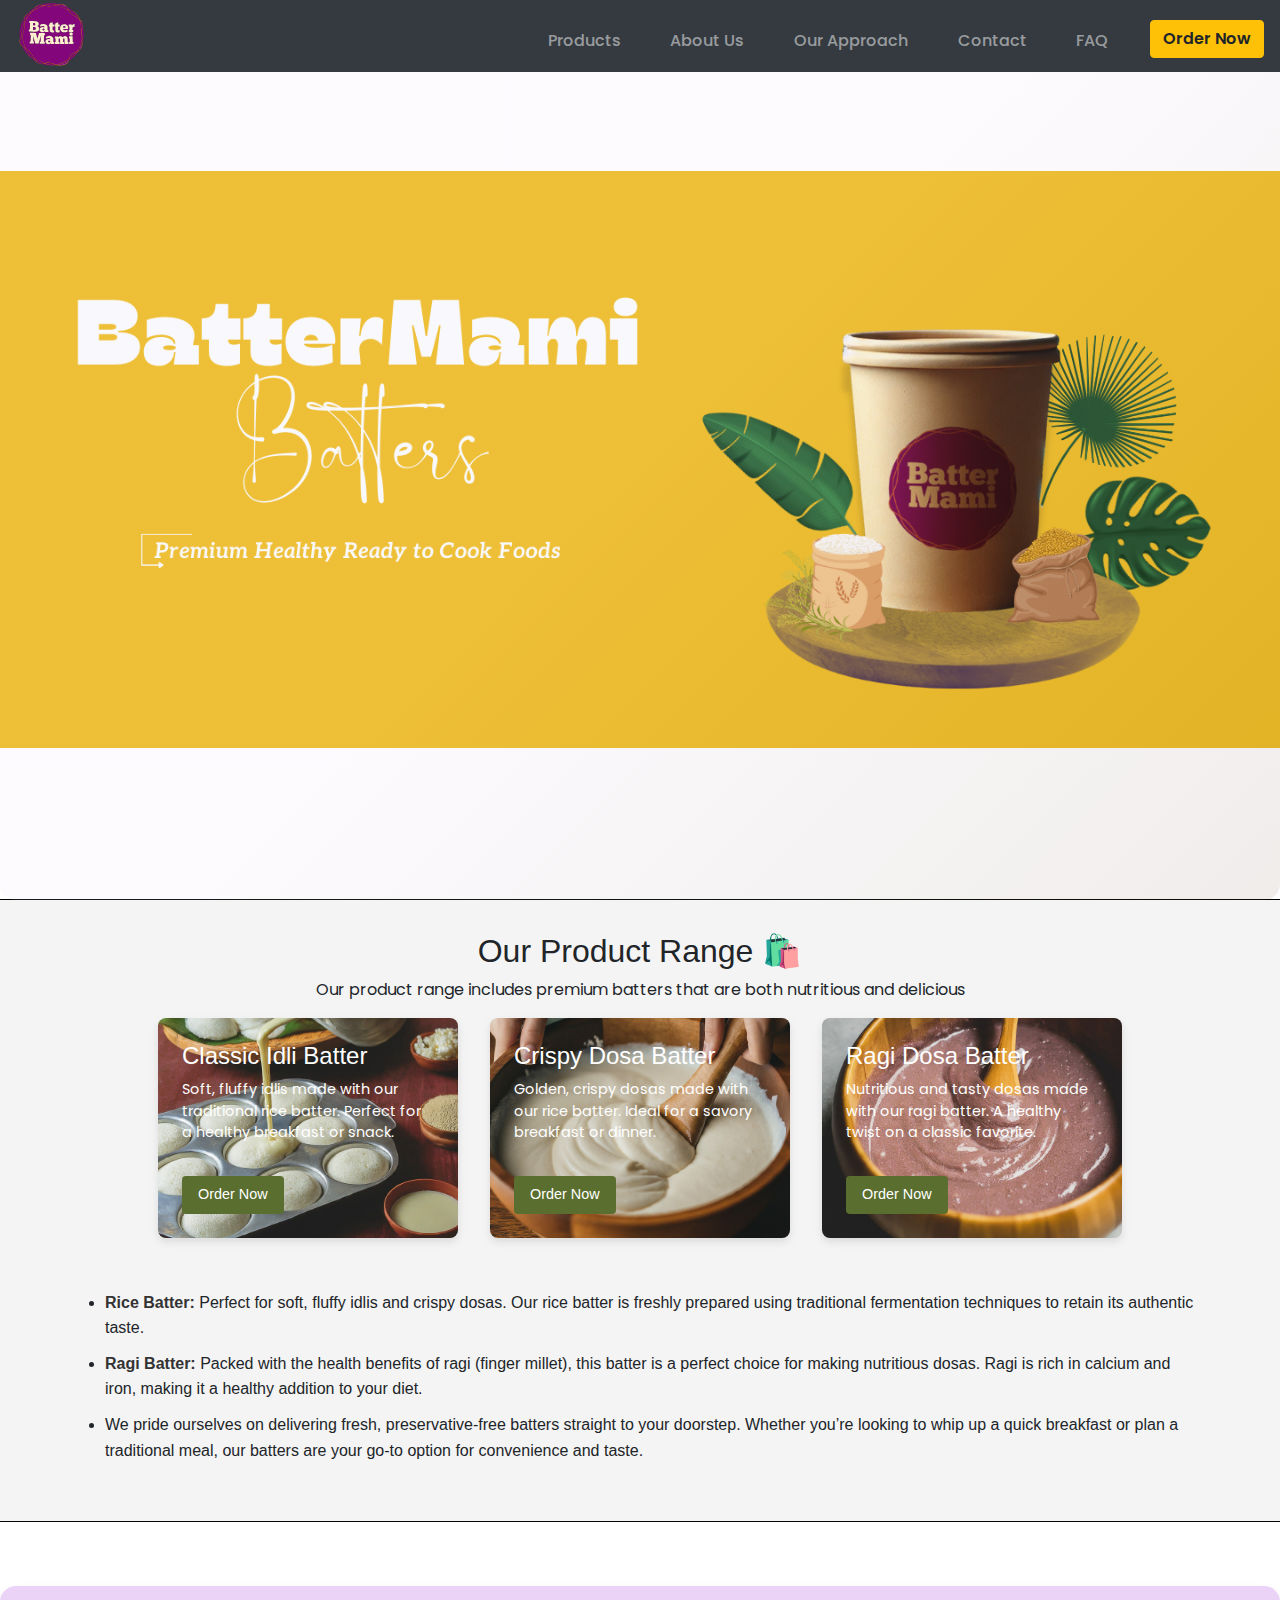
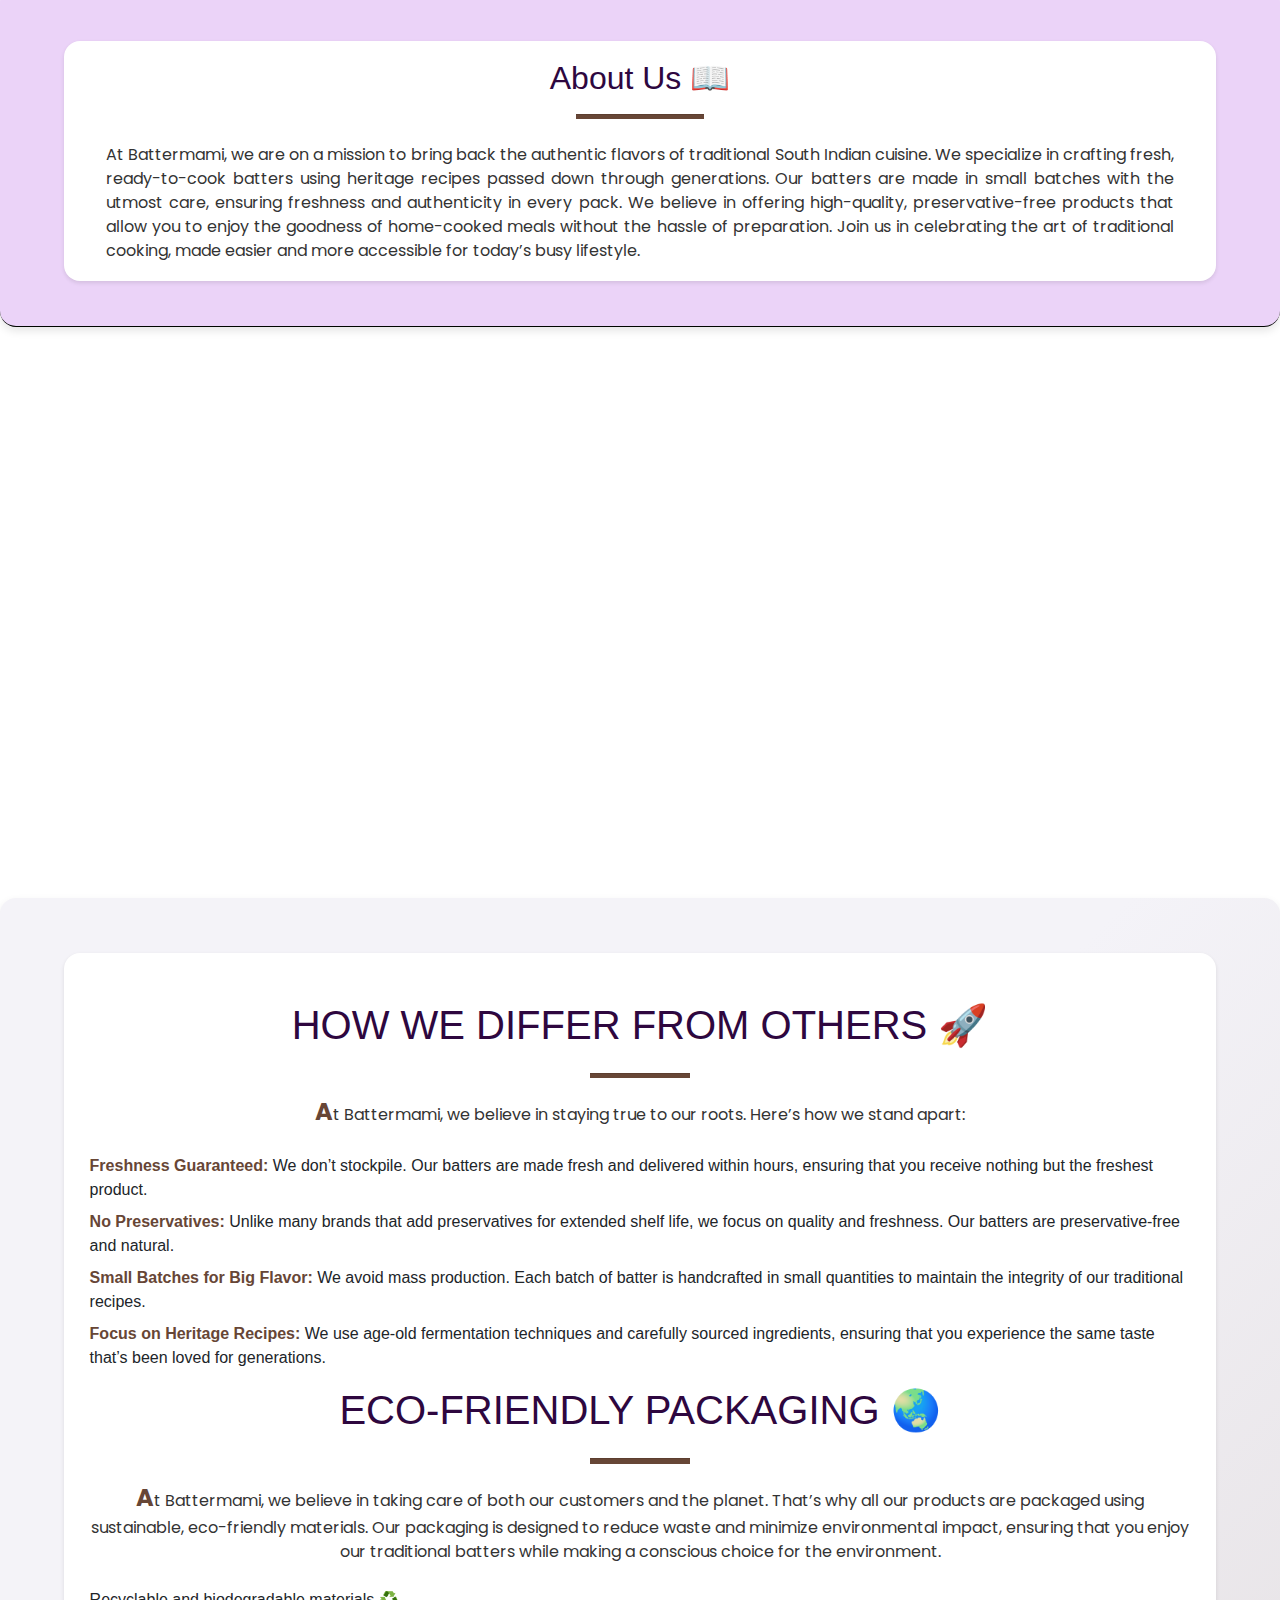
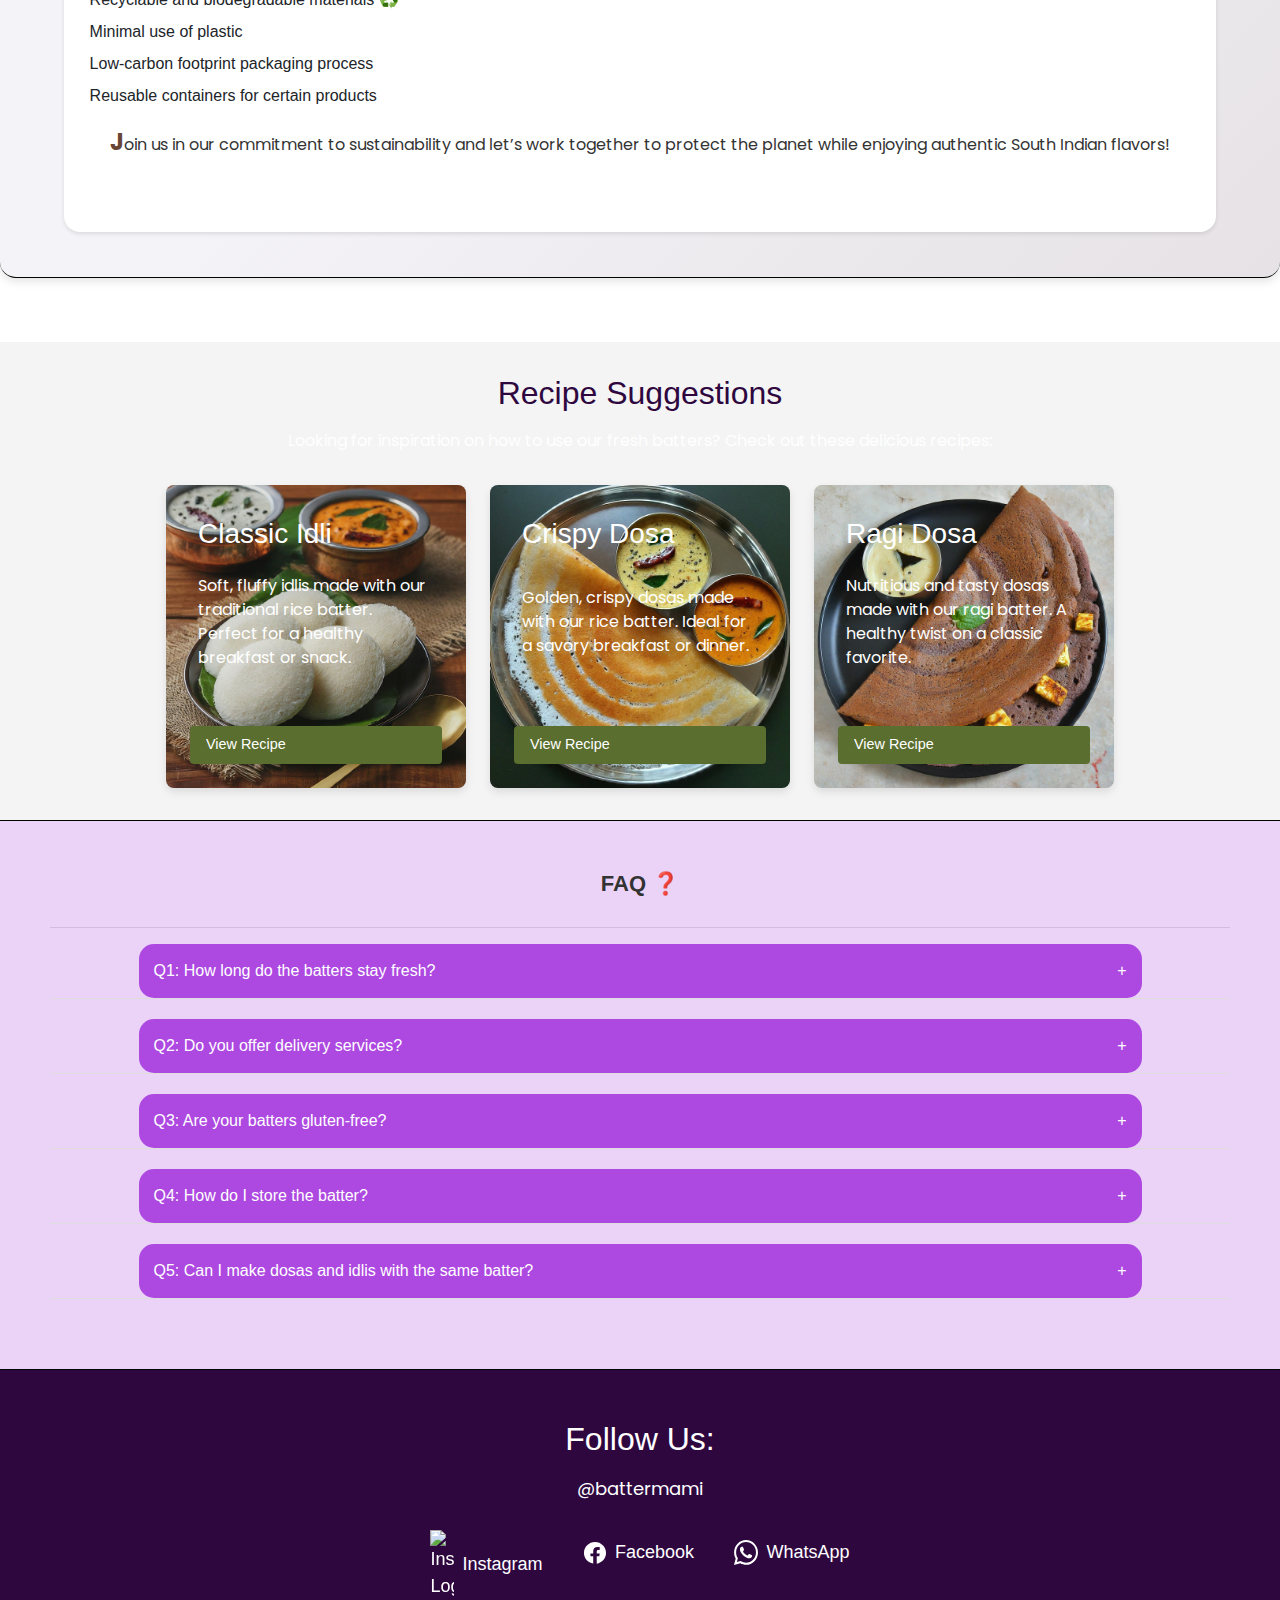
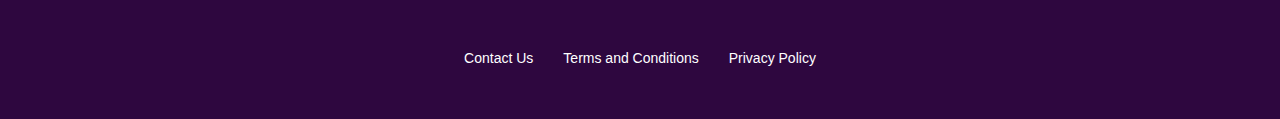
==== commit 651a504a: "Update index.html" ====
--- a/index.html
+++ b/index.html
@@ -16,10 +16,15 @@
 
         /* Custom Logo Size and Position */
         .navbar {
-            padding: 1rem 1rem;
+            padding: 0.01rem 1rem;
             margin-bottom: 100rem; 
        
     }
+    @media (max-width: 767.98px) {
+    .navbar {
+        padding: 0.6rem 0.5rem; /* Decrease padding for mobile screens */
+    }
+}
         .navbar-brand {
             position: relative;
         }
@@ -32,6 +37,14 @@
             top: -55px; /* Adjust the logo to sit above the navbar */
         }
         
+        /* For mobile screens */
+        @media (min-width: 768px) and (max-width: 1024px) {
+    .navbar-brand img {
+        width: 40px;  /* Adjusted logo width for tablets */
+        height: 70px; /* Adjusted logo height for tablets */
+        top: -45px;  /* Adjust logo position to fit the tablet layout */
+    }
+}
         
 
 
@@ -147,15 +160,21 @@
 
 
       <!-- About Us Section -->
-<section id="about-us">
-    <div class="content">
-        <h2>About Us 📖</h2>
-        <hr class="divider">
-        <p class="text">At Battermami, we are on a mission to bring back the authentic flavors of traditional South Indian cuisine. We specialize in crafting fresh, ready-to-cook batters using heritage recipes passed down through generations. Our batters are made in small batches with the utmost care, ensuring freshness and authenticity in every pack. We believe in offering high-quality, preservative-free products that allow you to enjoy the goodness of home-cooked meals without the hassle of preparation. Join us in celebrating the art of traditional cooking, made easier and more accessible for today’s busy lifestyle.</p>
-    </div>
-</section>
-
-
+      <section id="about-us">
+        <div class="content">
+            <h2>About Us 📖</h2>
+            <hr class="divider">
+            <p class="text">At Battermami, we are on a mission to bring back the authentic flavors of traditional South Indian cuisine. We specialize in crafting fresh, ready-to-cook batters using heritage recipes passed down through generations. Our batters are made in small batches with the utmost care, ensuring freshness and authenticity in every pack. We believe in offering high-quality, preservative-free products that allow you to enjoy the goodness of home-cooked meals without the hassle of preparation. Join us in celebrating the art of traditional cooking, made easier and more accessible for today’s busy lifestyle.</p>
+        </div>
+    </section>
+    
+
+
+<!-- Video Content -->
+ 
+<div class="video-container">
+    <iframe src="https://www.youtube.com/embed/SjgkhnL1bvk?autoplay=1&mute=1" allowfullscreen></iframe>
+</div>
 
       <!-- How We Are Different Section -->
 
--- a/style.css
+++ b/style.css
@@ -1,42 +1,50 @@
-
-/* General Styles */
-
-
-
-
-/* 
--------------Welcome page----------------> */
-#welcome-page{
-    margin-bottom: 0%;
-    padding-top: 100px;
-    padding-bottom: 10px;
-}
-#welcome-page h1{
-
-    font-family: 'Lora', serif; /* Elegant serif font */
-    color: #333; /* Dark text color */
-    text-align:center; /* Center alignment */
-    margin: 1px; /* Margin around the heading */
-    text-shadow: 2px 2px 4px rgba(0, 0, 0, 0.1); /* Subtle text shadow */
-    
-
-}
-#welcome-page p{
-    font-size:0.9rem;
-    font-weight: bold;
-    padding: left;
-    
-}
-#welcome-page h1::first-letter{
- 
-    font-weight: bold;
-    color: #674636;
-}
-#welcome-page p::first-letter {
-  
-    font-weight: bold;
-    color: #674636;
-}
+/* General Section Styles */
+#welcome-page {
+    display: flex;
+    align-items: center;  /* Center the content vertically */
+    justify-content: center;  /* Center the content horizontally */
+    height: 100vh;  /* Full viewport height */
+    overflow: hidden;  /* Hide overflow */
+    padding-top: 20px; /* Add top padding to create a gap on mobile */
+}
+
+img {
+    -webkit-filter: grayscale(10%); /* Safari 6.0 - 9.0 */
+    filter: grayscale(10%);
+  }
+
+.banner {
+    width: 100%;  /* Make the banner take the full width */
+    max-width: 100%;  /* Ensure it doesn't exceed the viewport width */
+}
+
+.banner img {
+    width: 100%;  /* Responsive width */
+    height: auto;  /* Maintain aspect ratio */
+    object-fit: cover;  /* Cover the area without distorting */
+}
+
+/* General Section Styles */
+section {
+    text-align: center;
+}
+
+/* Media Queries for Responsive Design */
+@media (max-width: 768px) {
+    #welcome-page {
+        height: auto;  /* Allow auto height on smaller screens */
+        padding-top: 55px; /* Increase top padding for mobile devices */
+    }
+
+    .banner img {
+        width: 100%;  /* Ensure it remains responsive */
+        max-height: 70vh; /* Limit max height for the image on smaller screens */
+        object-fit: cover; /* Keep the aspect ratio */
+    }
+}
+
+
+
 
 
 
@@ -157,80 +165,133 @@
 
 
 
-/* --------------About Us---------------------------------------------- */
+/* ----------- About Us Section Styles ----------- */
+
+/* Styles for About Us Section */
+
+/* Styles for About Us Section */
 #about-us {
     display: flex;
     flex-direction: column;
     align-items: center;
-    background-color: #EBD3F8;
-    padding-left: 0px;
-    margin-bottom: 4rem;
-    
-    
-}
-
-#about-us img {
-    max-width: 100%;
-    height: auto;
-    border-radius: 15px;
+    justify-content: center; /* Center content vertically */
+    background: #EBD3F8; /* Light background color */
+    padding: 5vh 2vw; /* Responsive padding */
+    margin: 0 auto 4rem; /* Center section horizontally */
+    border-radius: 1rem;
     box-shadow: 0 4px 8px rgba(0, 0, 0, 0.1);
-    margin-bottom: 30px;
-}
-
-#about-us .content {
-    max-width:70%;
     text-align: center;
-    font-weight: bold;
-    
-}
-
+    height: auto; /* Allow content height */
+}
+
+/* Optional Gradient Background */
+#about-us::before {
+    content: "";
+    position: absolute;
+    top: 0;
+    left: 0;
+    right: 0;
+    bottom: 0;
+    background: linear-gradient(135deg, #EBD3F8 50%, #674636 100%); /* Gradient background */
+    z-index: 0;
+    opacity: 0.1; /* Subtle gradient */
+    border-radius: 1rem;
+}
+
+/* Content inside the section */
+.content {
+    position: relative; /* Position for layering */
+    max-width: 90vw; /* Responsive max width */
+    padding: 2vh 2vw;
+    background: #fff; /* White background for content */
+    border-radius: 1rem;
+    box-shadow: 0 2px 4px rgba(0, 0, 0, 0.1);
+    z-index: 1; /* Ensure content is above the background */
+}
+
+/* Heading Styles */
 #about-us h2 {
-    font-size: 1.375rem;
+    font-size: 2rem; /* Adjusted size for larger screens */
+    color: #2E073F;
+    margin-bottom: 1rem; /* Adjusted margin */
+}
+
+/* Divider */
+.divider {
+    width: 10vw; /* Responsive divider width */
+    height: 0.3rem;
+    background: #674636;
+    margin: 0 auto 1.5rem; /* Centered margin */
+}
+
+/* Text Content */
+.text {
+    font-size: 1rem; /* Adjusted size for larger screens */
+    line-height: 1.5; /* Standard line height */
     color: #333;
-    margin-bottom: 20px;
-    font-weight: bold;
-    text-transform: uppercase;
-    letter-spacing: 1px;
-}
-
-
-
-#about-us p {
-    font-size: 1rem;
-    line-height: 1.5rem;
-    font-weight:400;
-    color: #333;
-    margin-bottom: 3px;
     text-align: justify;
-}
-
-#about-us p::first-letter {
-    font-size: 1.5rem;
-    font-weight: bold;
-    color: #674636;
-}
-
-#about-us .content p {
-    padding: 0 0rem;
-}
-
-/* Optional: Add a subtle animation to the section */
-#about-us {
-    opacity: 0;
-    animation: fadeIn 1s forwards;
-}
-
-@keyframes fadeIn {
-    to {
-        opacity: 1;
-    }
-}
+    margin: 0;
+    padding: 0 1rem;
+}
+
+/* Media Queries for Better Responsiveness */
+@media (max-width: 768px) {
+    #about-us h2 {
+        font-size: 4vw; /* Responsive font size for mobile */
+    }
+    .text {
+        font-size: 3.5vw; /* Responsive font size for mobile */
+    }
+}
+
+@media (max-width: 480px) {
+    #about-us h2 {
+        font-size: 5vw; /* Further reduced for very small screens */
+    }
+    .text {
+        font-size: 4vw; /* Further reduced for very small screens */
+    }
+}
+
+
+
+
+
+
+
+
+
+/* Video attach */
+
+        
+.video-container {
+    width: 80vw;                /* Width is 80% of the viewport width */
+    max-width: 900px;           /* Limit the width on larger screens */
+    height: auto;               /* Allow height to be automatic based on aspect ratio */
+    aspect-ratio: 16 / 9;       /* Maintain the 16:9 aspect ratio */
+    position: relative;
+    margin: 0 auto;             /* Center the container horizontally */
+}
+
+.video-container iframe {
+    width: 100%;
+    height: 100%;
+    position: absolute;
+    top: 0;
+    left: 0;
+    border: none;
+    padding: 50px;
+}
+
+
+
 
 /* ---------Our Products Range-------------------------------------------------------> */
 
 /* <!--Recipe Suggestions Section -------------------------------------> */
 /* Recipe Suggestions Section */
 /* Subproduct card styles with specific background images */
+
 
 
 #products1 {
@@ -330,259 +391,139 @@
     transform: scale(1.05);
 }
 
-
-
-
-
-
-
-
-
-
-
-#products {
+/* Style for the product list with bullet points */
+ul {
+    list-style-type: disc;  /* Keep default bullet points (disc type) */
+    padding-left: 20px;     /* Add left padding to create space for the bullets */
+    margin-top: 20px;       /* Add top margin for spacing */
+}
+
+ul li {
+    text-align: left;       /* Align the text to the left */
+    margin-bottom: 10px;    /* Add space between each item */
+    font-size: 16px;        /* Adjust font size */
+    line-height: 1.6;       /* Increase line height for better readability */
+}
+
+/* Optional: to style the strong tags within list items */
+ul li strong {
+    color: #333;            /* Change the color of strong text */
+}
+
+
+
+/* ----------- How We Differ Section ----------- */
+/* Styles for How We Differ Section */
+#how-we-differ {
     display: flex;
     flex-direction: column;
     align-items: center;
-  
-    padding: 50px 20px;
-}
-
-#products img {
-    max-width: 100%;
-    height: auto;
-    border-radius: 15px;
-    box-shadow: 0 4px 8px rgba(0, 0, 0, 0.1);
-    margin-bottom: 30px;
-}
-
-#products .content {
-    font-weight: bold;
-    font-weight:400;
-    max-width:70%;
-    text-align: justify;
-}
-
-
-#products h2 {
-    font-size: 1.375rem;
+    justify-content: center; /* Center content vertically */
+    background: #F4F3F8; /* Light background color */
+    padding: 5vh 2vw; /* Responsive padding */
+    margin: 0 auto 4rem; /* Center section horizontally */
+    border-radius: 1rem;
+    box-shadow: 0 4px 8px rgba(0, 0, 0, 0.1); /* Subtle shadow for depth */
+    text-align: center;
+    position: relative; /* Needed for pseudo-element */
+}
+
+/* Optional Gradient Background */
+#how-we-differ::before {
+    content: "";
+    position: absolute;
+    top: 0;
+    left: 0;
+    right: 0;
+    bottom: 0;
+    background: linear-gradient(135deg, #F4F3F8 50%, #674636 100%); /* Gradient background */
+    z-index: 0;
+    opacity: 0.1; /* Subtle gradient */
+    border-radius: 1rem; /* Match the border radius of the section */
+}
+
+/* Content inside the section */
+#how-we-differ .content {
+    position: relative; /* Position for layering */
+    max-width: 90vw; /* Responsive max width */
+    padding: 3rem 2vw; /* Responsive padding for content */
+    background: #fff; /* White background for content */
+    border-radius: 1rem;
+    box-shadow: 0 2px 4px rgba(0, 0, 0, 0.1);
+    z-index: 1; /* Ensure content is above the background */
+}
+
+/* Heading Styles */
+#how-we-differ h2 {
+    font-size: 2.5rem; /* Increased size for better visibility */
+    color: #2E073F;
+    margin-bottom: 1.5rem; /* Consistent margin */
+    text-transform: uppercase; /* Uppercase for emphasis */
+}
+
+/* Horizontal line styling */
+#how-we-differ hr {
+    width: 100px; /* Fixed width for consistent appearance */
+    height: 0.3rem;
+    background-color: #674636;
+    margin: 1rem auto; /* Centered margin with top spacing */
+}
+
+/* Paragraph Styles */
+#how-we-differ p {
+    font-size: 1rem; /* Adjusted size for larger screens */
+    line-height: 1.5; /* Moderate line height for readability */
     color: #333;
-    margin-bottom: 20px;
-    font-weight: bold;
-    text-transform: uppercase;
-    text-align: center;
-  
-}
-
-#products p {
-    font-size: 1rem;
-    line-height: 1.5;
-    font-weight:400;
-    color: #333;
-    margin-bottom: 20px;
-}
-
-#products ul {
-    list-style-type: none;
-    padding: 0;
-    margin-bottom: 30px;
-}
-
-#products ul li {
-    font-size: 1rem;
-    margin: 10px 0;
-    text-align: left;
-}
-
-#products ul li strong {
-    color: #674636;
-}
-
-#products p::first-letter {
-    font-size: 2rem;
+    margin: 0.5rem 0 1.5rem; /* Consistent spacing around paragraphs */
+}
+
+/* First letter styling */
+#how-we-differ p::first-letter {
+    font-size: 1.5rem; /* Slightly larger for emphasis */
     font-weight: bold;
     color: #674636;
 }
 
-/* Fade-in animation for the section */
-#products {
-    opacity: 0;
-    animation: fadeIn 1s forwards;
-}
-
-@keyframes fadeIn {
-    to {
-        opacity: 1;
-    }
-}
-    /* Slider------------------------------------- -------------------------*/
-
-/* Targeting only the slider inside #slider-container */
-#slider-container .slider {
-    width: 800px;
-    height: 400px;
-    position: relative;
-    margin: auto;
-    overflow: hidden;
-    border-radius: 10px;
-}
-
-#slider-container .slides {
-    width: 400%;
-    height: 100%;
-    display: flex;
-    transition: transform 0.6s ease-in-out;
-}
-
-#slider-container .slide {
-    width: 100%;
-    height: 100%;
-}
-
-#slider-container .slide img {
-    width: 100%;
-    height: 100%;
-    border-radius: 10px;
-}
-
-/* Radio button checked to slide transformation */
-#radio1:checked ~ .slides {
-    transform: translateX(0%);
-}
-#radio2:checked ~ .slides {
-    transform: translateX(-100%);
-}
-#radio3:checked ~ .slides {
-    transform: translateX(-200%);
-}
-#radio4:checked ~ .slides {
-    transform: translateX(-300%);
-}
-
-/* Navigation and buttons */
-#slider-container .navigation-auto,
-#slider-container .navigation-manual {
-    position: absolute;
-    width: 100%;
-    display: flex;
-    justify-content: center;
-    margin-top: -40px;
-}
-
-#slider-container .manual-btn {
-    border: 2px solid #fff;
-    padding: 5px;
-    border-radius: 50%;
-    cursor: pointer;
-    margin: 10px;
-    transition: background 0.4s;
-}
-
-#slider-container .manual-btn:hover {
-    background: #fff;
-}
-
-#slider-container .navigation-auto div {
-    width: 10px;
-    height: 10px;
-    border-radius: 50%;
-    background: #fff;
-    margin: 10px;
-    transition: background 0.4s;
-}
-
-#slider-container .auto-btn1.active,
-#slider-container .auto-btn2.active,
-#slider-container .auto-btn3.active,
-#slider-container .auto-btn4.active {
-    background-color: #333;
-}
-
-
-
-
-
-
-
-
-/* ---------------How we differ-----------------------------------------> */
-#how-we-differ{
-    display: flex;
-    flex-direction: column;
-    align-items: center;
-    background-color: #EBD3F8;
-    padding: 50px 20px;
-    color: #111;
-}
-
-#how-we-differ img {
-    max-width: 100%;
-    height: auto;
-    border-radius: 15px;
-    box-shadow: 0 4px 8px rgba(0, 0, 0, 0.1);
-    margin-bottom: 30px;
-}
-
-#how-we-differ .content {
-    font-weight:400;
-    max-width:70%;
-    text-align:justify;
-}
-
-#how-we-differ h2 {
-    font-size: 1.375rem;
-    color: #111;
-    margin-bottom: 20px;
-    font-weight: bold;
-    text-transform: uppercase;
-    letter-spacing: 1px;
-    text-align: center;
-}
-
-#how-we-differ p {
-    font-size: 1rem;
-    font-weight:400;
-    line-height: 1.;
-    color: #111;
-    margin-bottom: 20px;
-}
-
+/* List Styling */
 #how-we-differ ul {
     list-style-type: none;
     padding: 0;
-    margin-bottom: 30px;
+    margin: 1rem 0; /* Margin for spacing */
+    text-align: left;
 }
 
 #how-we-differ ul li {
-    font-size: 1rem;
-    margin: 10px 0;
-    text-align: left;
+    font-size: 1rem; /* Consistent font size for list items */
+    margin: 0.5rem 0; /* Reduced margin between list items */
+    line-height: 1.5; /* Consistent line height */
 }
 
 #how-we-differ ul li strong {
-    color: #674636;
-}
-
-#how-we-differ p::first-letter {
-    font-size: 2rem;
-    font-weight: bold;
-    color: #674636;
-}
-
-/* Fade-in animation for the section */
-#how-we-differ {
-    opacity: 0;
-    animation: fadeIn 1s forwards;
-}
-.eco-benefits{
-    text-align:center;
-}
-
-@keyframes fadeIn {
-    to {
-        opacity: 1;
-    }
-}
+    color: #674636; /* Highlighted text color */
+}
+
+/* Media Queries for Better Responsiveness */
+@media (max-width: 768px) {
+    #how-we-differ h2 {
+        font-size: 4vw; /* Responsive font size for mobile */
+    }
+    #how-we-differ p,
+    #how-we-differ ul li {
+        font-size: 3.5vw; /* Responsive font size for mobile */
+    }
+}
+
+@media (max-width: 480px) {
+    #how-we-differ h2 {
+        font-size: 5vw; /* Further reduced for very small screens */
+    }
+    #how-we-differ p,
+    #how-we-differ ul li {
+        font-size: 4vw; /* Further reduced for very small screens */
+    }
+}
+
+
 /* <!-- FAQ Section -------------------------------> */
 #faq {
     padding: 50px ;
@@ -692,14 +633,14 @@
 #recipe-suggestions p {
     font-size: 1rem;
     margin-bottom: 2rem;
-    color: #333;
+    color: #fff;
 }
 
 .recipes {
-    display: flex;
-    flex-wrap: wrap;
-    justify-content: center;
-    gap: 1.5rem;
+    display: flex;               /* Use flexbox for side-by-side alignment */
+    flex-wrap: wrap;             /* Allow wrapping if needed */
+    justify-content: center;     /* Center the recipe cards */
+    gap: 1.5rem;                 /* Add space between the cards */
 }
 
 .recipe {
@@ -709,18 +650,37 @@
     padding: 1.5rem;
     width: 300px;
     text-align: left;
-}
-
-.recipe h3 {
-    font-size: 1.5rem;
-    margin-bottom: 0.5rem;
-    color: #2E073F;
-}
-
-.recipe p {
-    font-size: 0.9rem;
-    color: #666;
-}
+    background-size: cover;      /* Make the background cover the entire div */
+    background-position: center; /* Center the background image */
+    color: white;                /* Change text color to white for readability */
+    position: relative;
+    overflow: hidden;
+    display: flex;
+    flex-direction: column;
+    justify-content: space-between;  /* Space out content for consistency */
+}
+
+/* Specific backgrounds for each recipe */
+.recipe:nth-child(1) {
+    background-image: url('./pages/images/Idli/Classic\ Soft\ Idli.jpeg'); /* Replace with your image */
+}
+
+.recipe:nth-child(2) {
+    background-image: url('./pages/images/Dosa/NeerDosa.jpeg'); /* Replace with your image */
+}
+
+.recipe:nth-child(3) {
+    background-image: url('./pages/images/RagiDosa/RagiPaneerDosa.jpeg'); /* Replace with your image */
+}
+
+/* Text overlay styling */
+.recipe h3, .recipe p {
+
+    padding: 0.5rem;
+    border-radius: 4px;
+}
+
+/* Button styling */
 .btnn {
     display: inline-block;
     margin-top: 1rem;
@@ -943,4 +903,4 @@
 
   p{
     font-family: 'Poppins', sans-serif;
-}+}
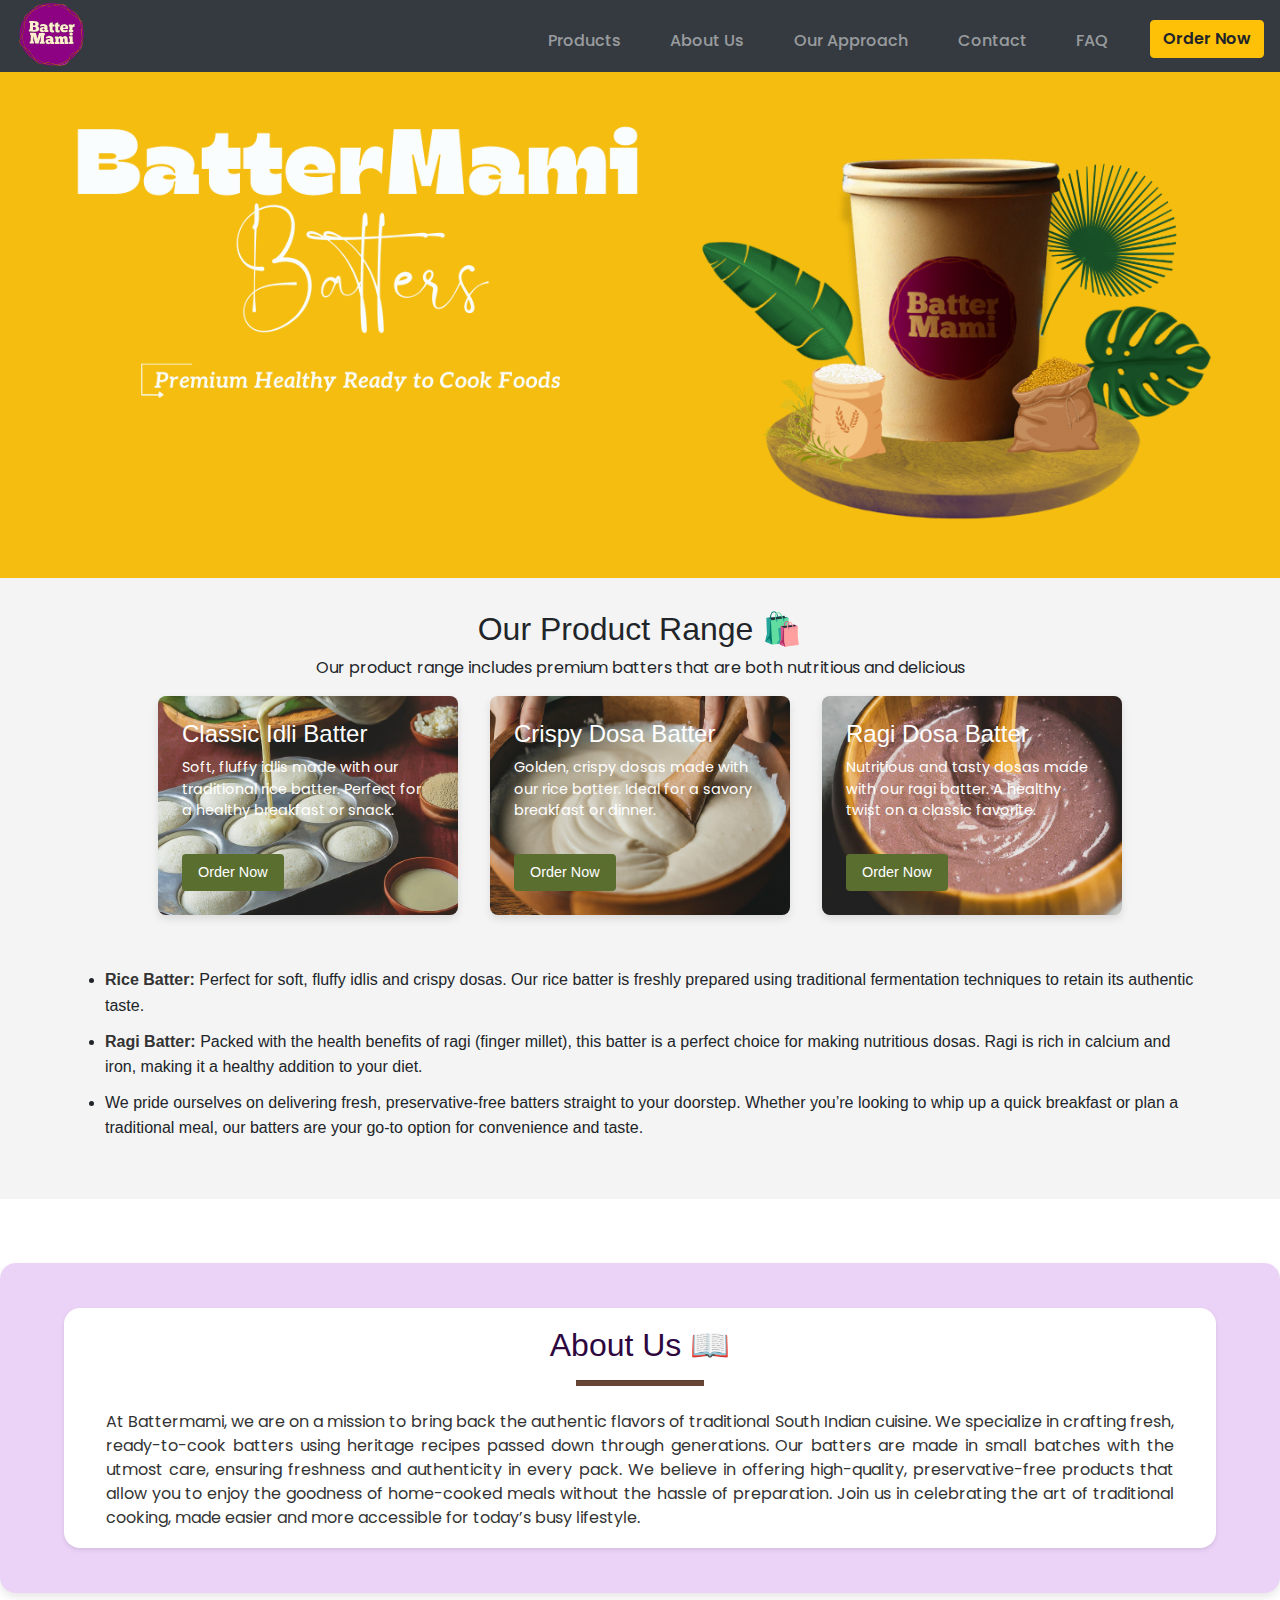
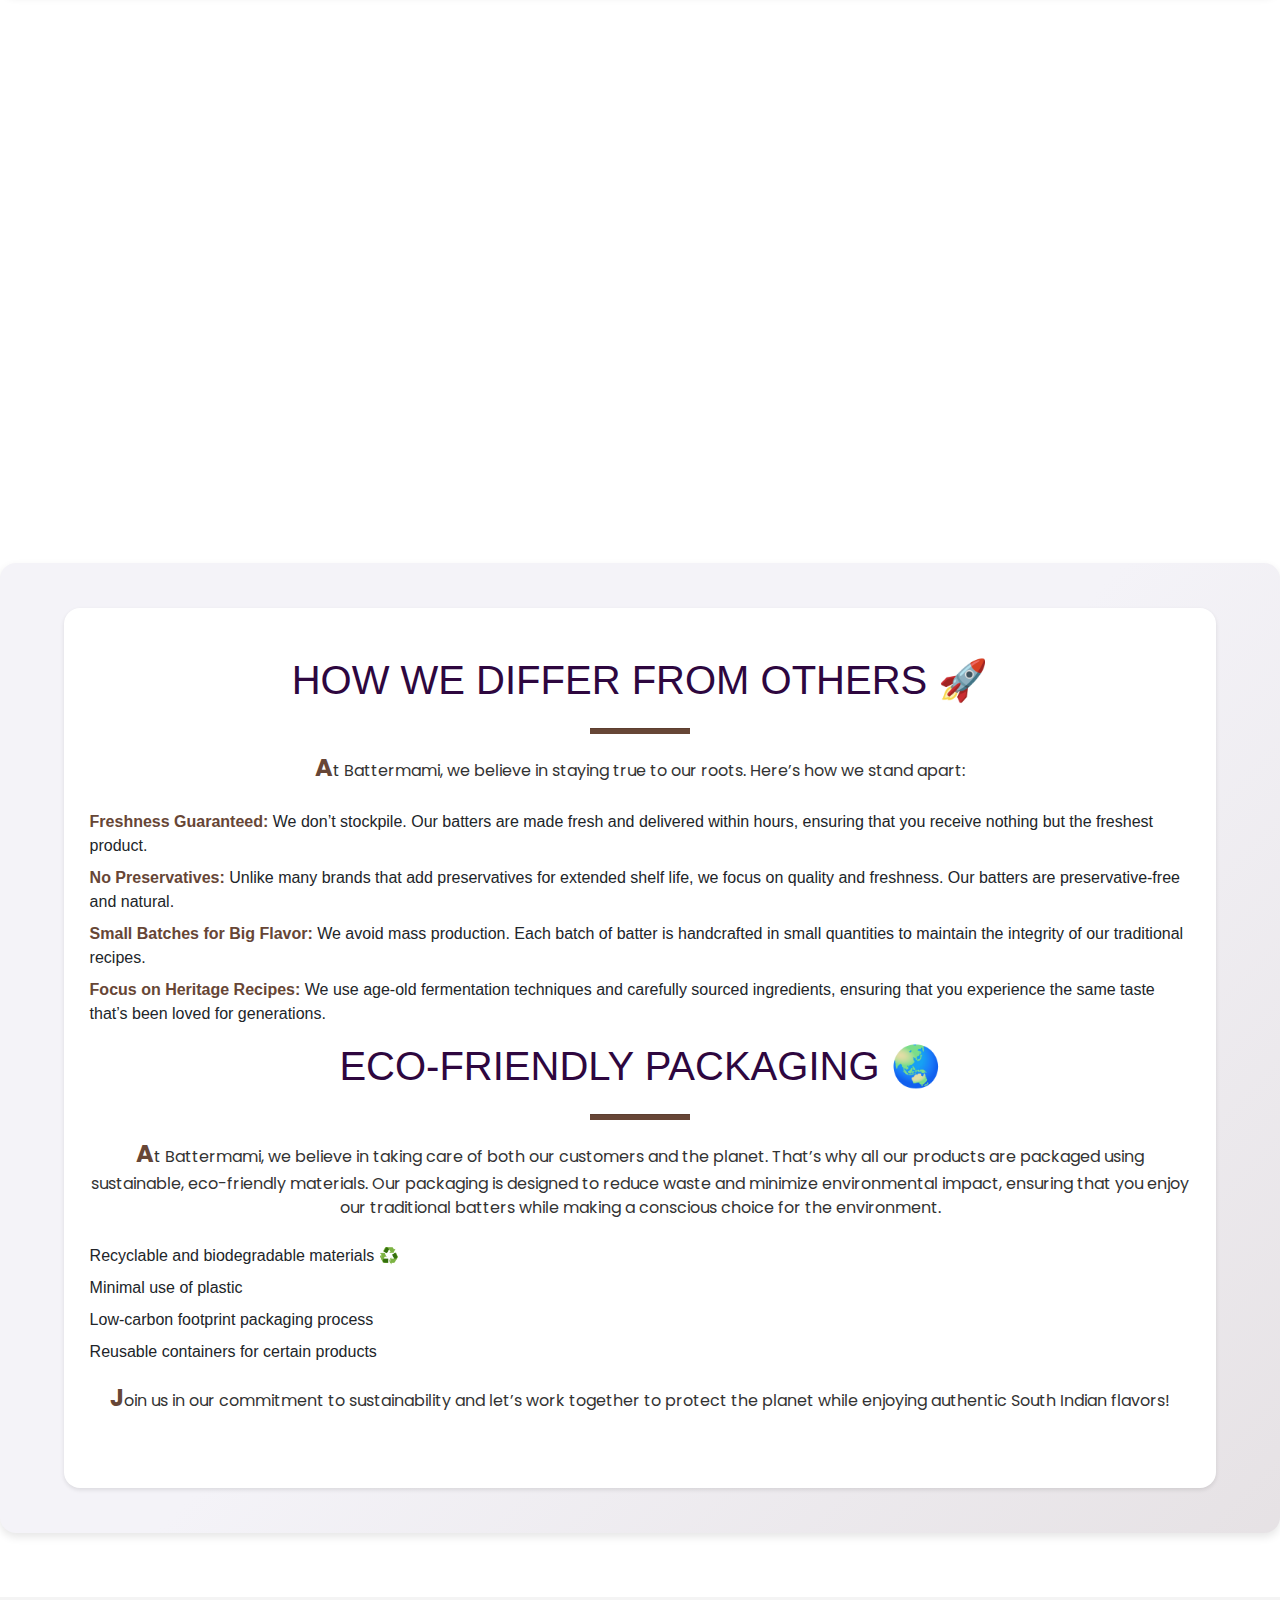
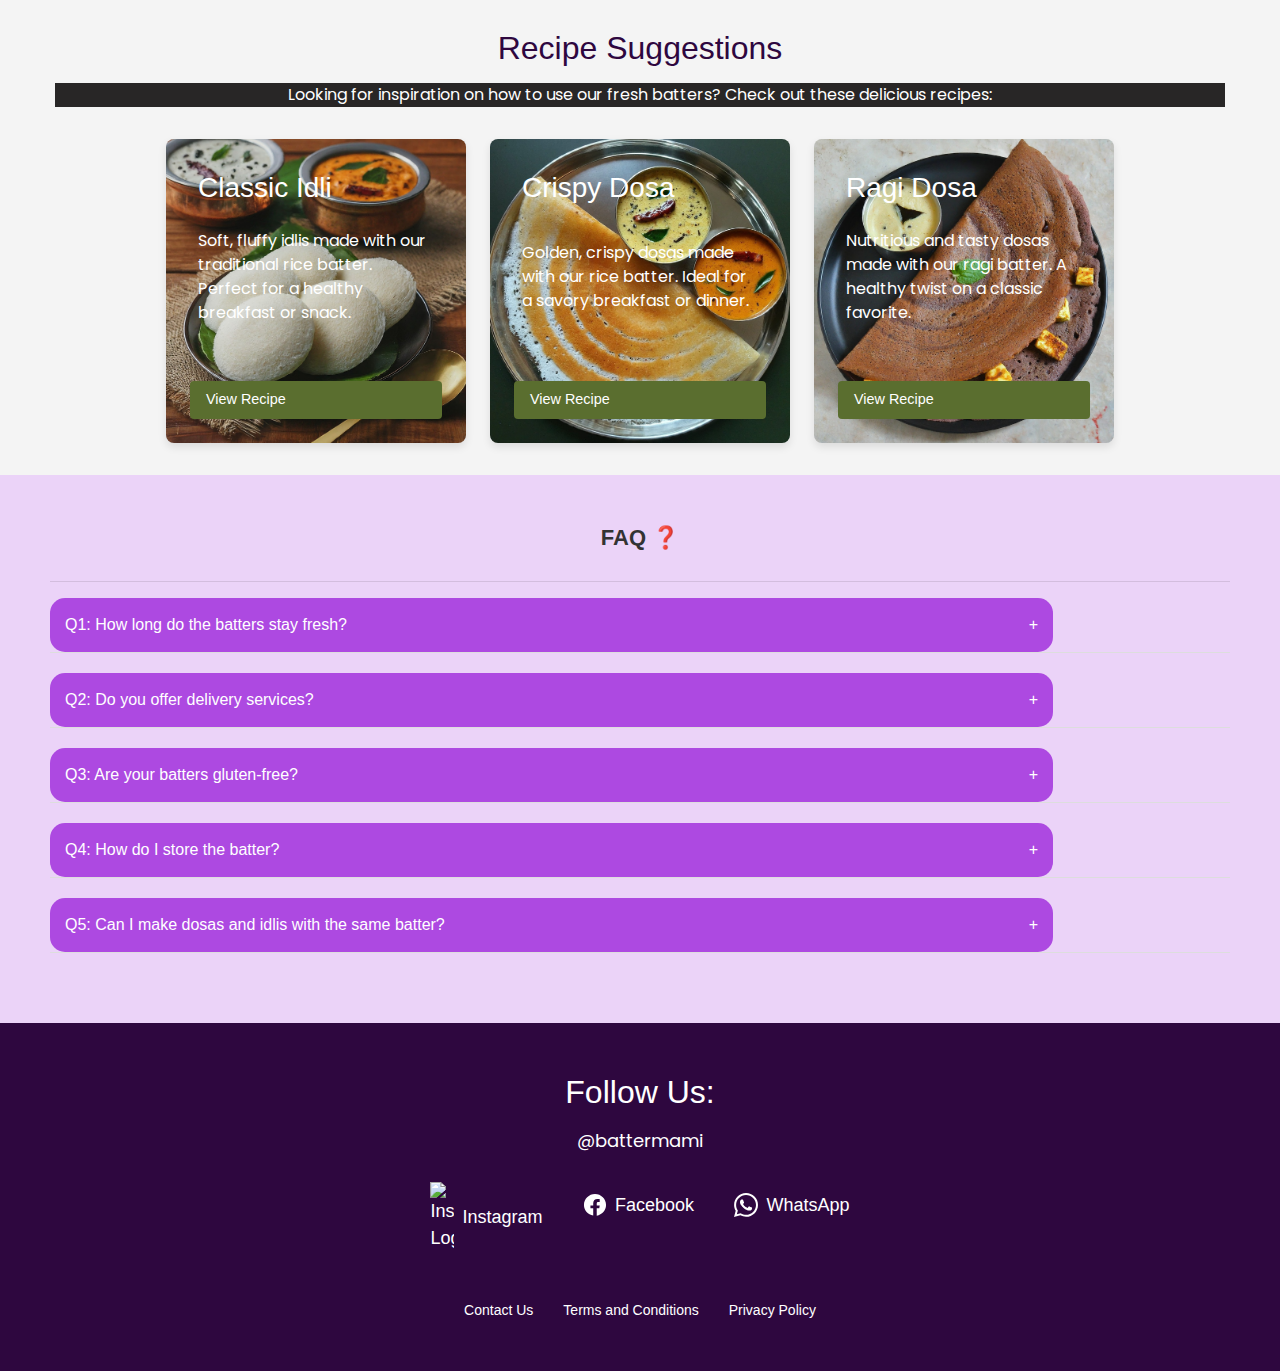
==== commit e5634750: "Update index.html" ====
--- a/index.html
+++ b/index.html
@@ -17,7 +17,7 @@
         /* Custom Logo Size and Position */
         .navbar {
             padding: 0.01rem 1rem;
-            margin-bottom: 100rem; 
+            margin-bottom: 1rem; 
        
     }
     @media (max-width: 767.98px) {
@@ -45,10 +45,6 @@
         top: -45px;  /* Adjust logo position to fit the tablet layout */
     }
 }
-        
-
-
-        
 
         /* Optional: Add some padding to the left to avoid overlapping with navbar text */
         .navbar-nav {
@@ -91,7 +87,7 @@
         <div class="collapse navbar-collapse" id="navbarNav">
             <ul class="navbar-nav ml-auto">
                 <li class="nav-item">
-                    <a class="nav-link" href="#products">Products</a>
+                    <a class="nav-link" href="#products1">Products</a>
                 </li>
                 <li class="nav-item">
                     <a class="nav-link" href="#about-us">About Us</a>
@@ -120,11 +116,9 @@
     <!-- Welcome page -->
 <!-- Welcome page -->
 <main>
-    <section id="welcome-page">
-        <div class="banner">
-            <img src="./images/Banner.png" alt="Battermami Banner">
-        </div>
-    </section>
+
+    <img src="./images/Banner.png" alt="Nature" class="responsiveimage" width="600" height="600">
+    
   
     
     <!-- Products Section -->
@@ -210,7 +204,7 @@
     <section id="recipe-suggestions">
         <div class="container">
             <h2>Recipe Suggestions</h2>
-            <p>Looking for inspiration on how to use our fresh batters? Check out these delicious recipes:</p>
+            <p class="inspire">Looking for inspiration on how to use our fresh batters? Check out these delicious recipes:</p>
             <div class="recipes">
                 <div class="recipe">
                     <h3>Classic Idli</h3>
--- a/style.css
+++ b/style.css
@@ -1,168 +1,20 @@
+
 /* General Section Styles */
-#welcome-page {
-    display: flex;
-    align-items: center;  /* Center the content vertically */
-    justify-content: center;  /* Center the content horizontally */
-    height: 100vh;  /* Full viewport height */
-    overflow: hidden;  /* Hide overflow */
-    padding-top: 20px; /* Add top padding to create a gap on mobile */
-}
-
-img {
-    -webkit-filter: grayscale(10%); /* Safari 6.0 - 9.0 */
-    filter: grayscale(10%);
+/* Global reset to remove margin and padding */
+.responsiveimage {
+    width: 100%;
+    height: auto;
+    display: block; /* Ensure the image behaves as a block element */
   }
-
-.banner {
-    width: 100%;  /* Make the banner take the full width */
-    max-width: 100%;  /* Ensure it doesn't exceed the viewport width */
-}
-
-.banner img {
-    width: 100%;  /* Responsive width */
-    height: auto;  /* Maintain aspect ratio */
-    object-fit: cover;  /* Cover the area without distorting */
-}
-
-/* General Section Styles */
-section {
-    text-align: center;
-}
-
-/* Media Queries for Responsive Design */
+  /* Fix the overlap with the navigation bar */
 @media (max-width: 768px) {
-    #welcome-page {
-        height: auto;  /* Allow auto height on smaller screens */
-        padding-top: 55px; /* Increase top padding for mobile devices */
-    }
-
-    .banner img {
-        width: 100%;  /* Ensure it remains responsive */
-        max-height: 70vh; /* Limit max height for the image on smaller screens */
-        object-fit: cover; /* Keep the aspect ratio */
-    }
-}
-
-
-
-
-
-
-
-
-/* ---------------Animations-------------- */
-
-/*------------Fly-In---------------> */
-/* @keyframes flyIn {
-    from {
-        transform: translateX(-100%);
-    }
-    to {
-        transform: translateX(0);
-        opacity: 1;
-    }
-}
-
-.fly-in {
-    animation: flyIn 3s forwards;
-} */
-
-/* Infinite loop----> */
-@keyframes flyIn {
-    0% {
-        transform: translateX(-100%);
-        opacity: 0;
-    }
-    80% {
-        transform: translateX(0);
-        opacity: 1;
-    }
-    100% {
-        transform: translateX(0);
-        opacity: 1; /* The element stays at the final position for the pause */
-    }
-}
-
-.fly-in {
-    animation: flyIn 6s ease-in-out infinite;
-    animation-fill-mode: forwards;
-}
-
-/* Grow and trun------------> */
-@keyframes growTurn {
-    0% {
-        transform: scale(0.5) rotate(0deg);
-    }
-    100% {
-        transform: scale(1) rotate(360deg);
-        opacity: 1;
-    }
-}
-
-.grow-turn {
-    animation: growTurn 3s forwards;
-}
-
-/*----------- Swivel----------- */
-@keyframes swivel {
-    0% {
-        transform: rotateY(90deg);
-    }
-    100% {
-        transform: rotateY(0deg);
-        opacity: 1;
-    }
-}
-
-.swivel {
-    animation: swivel 2.5s forwards;
-}
-
-
-/* Typing animation---------------- */
-.typing-container {
-    font-size: 2rem;
-    white-space: nowrap;
-    overflow: hidden;
-    border-right: 3px solid;
-    width: 0;
-    animation: typing 5s steps(11) 2s infinite, blink 12s step-end infinite;
-  }
-  
-  @keyframes typing {
-    0% { width: 0; }
-    50% { width: 70ch; }
-    100% { width: 0; }
-  }
-  
-  @keyframes blink {
-    from { border-color: transparent; }
-    to { border-color: black; }
-  }
-
-
-/* General Section Styles */
-section {
-    /* padding: 60px 20px; */
-    text-align: center;
-    border-bottom: 1px solid #000500; /* Border between sections */
-    
-}
-
-section img {
-    width: 100%;
-    height: 100;
-    object-fit: cover;
-}
-
-section .content {
-    margin-top: 10px;
-}
-#eco-friendly-packaging{
-    padding: 0px 20px;
-}
-
-
+    .responsiveimage {
+        width: 200%; /* Increase the width beyond 100% */
+        height: auto; /* Ensure aspect ratio is maintained */
+        margin-top: 59px; /* Ensure it's not hidden by the nav bar */
+        margin-left: -5%; /* Center the image by moving it left */
+    }
+}
 
 
 /* ----------- About Us Section Styles ----------- */
@@ -185,18 +37,6 @@
 }
 
 /* Optional Gradient Background */
-#about-us::before {
-    content: "";
-    position: absolute;
-    top: 0;
-    left: 0;
-    right: 0;
-    bottom: 0;
-    background: linear-gradient(135deg, #EBD3F8 50%, #674636 100%); /* Gradient background */
-    z-index: 0;
-    opacity: 0.1; /* Subtle gradient */
-    border-radius: 1rem;
-}
 
 /* Content inside the section */
 .content {
@@ -263,7 +103,6 @@
 
 /* Video attach */
 
-        
 .video-container {
     width: 80vw;                /* Width is 80% of the viewport width */
     max-width: 900px;           /* Limit the width on larger screens */
@@ -271,16 +110,31 @@
     aspect-ratio: 16 / 9;       /* Maintain the 16:9 aspect ratio */
     position: relative;
     margin: 0 auto;             /* Center the container horizontally */
+    padding: 0;                 /* Remove padding on container */
 }
 
 .video-container iframe {
-    width: 100%;
-    height: 100%;
+    width: 100%;                /* Ensure the iframe takes full width of the container */
+    height: 100%;               /* Full height of the container */
     position: absolute;
     top: 0;
     left: 0;
     border: none;
-    padding: 50px;
+    padding: 0;                 /* Remove padding inside iframe */
+}
+
+/* Responsive adjustments */
+@media (max-width: 768px) {
+    .video-container {
+        width: 95vw;            /* Increase width on smaller screens to utilize space */
+    }
+}
+
+@media (max-width: 480px) {
+    .video-container {
+        width: 100vw;           /* Full width on very small screens */
+        padding: 10px;          /* Add some padding for better presentation */
+    }
 }
 
 
@@ -904,3 +758,9 @@
   p{
     font-family: 'Poppins', sans-serif;
 }
+
+
+.inspire{
+    color: #111;
+    background-color: #282626;
+}
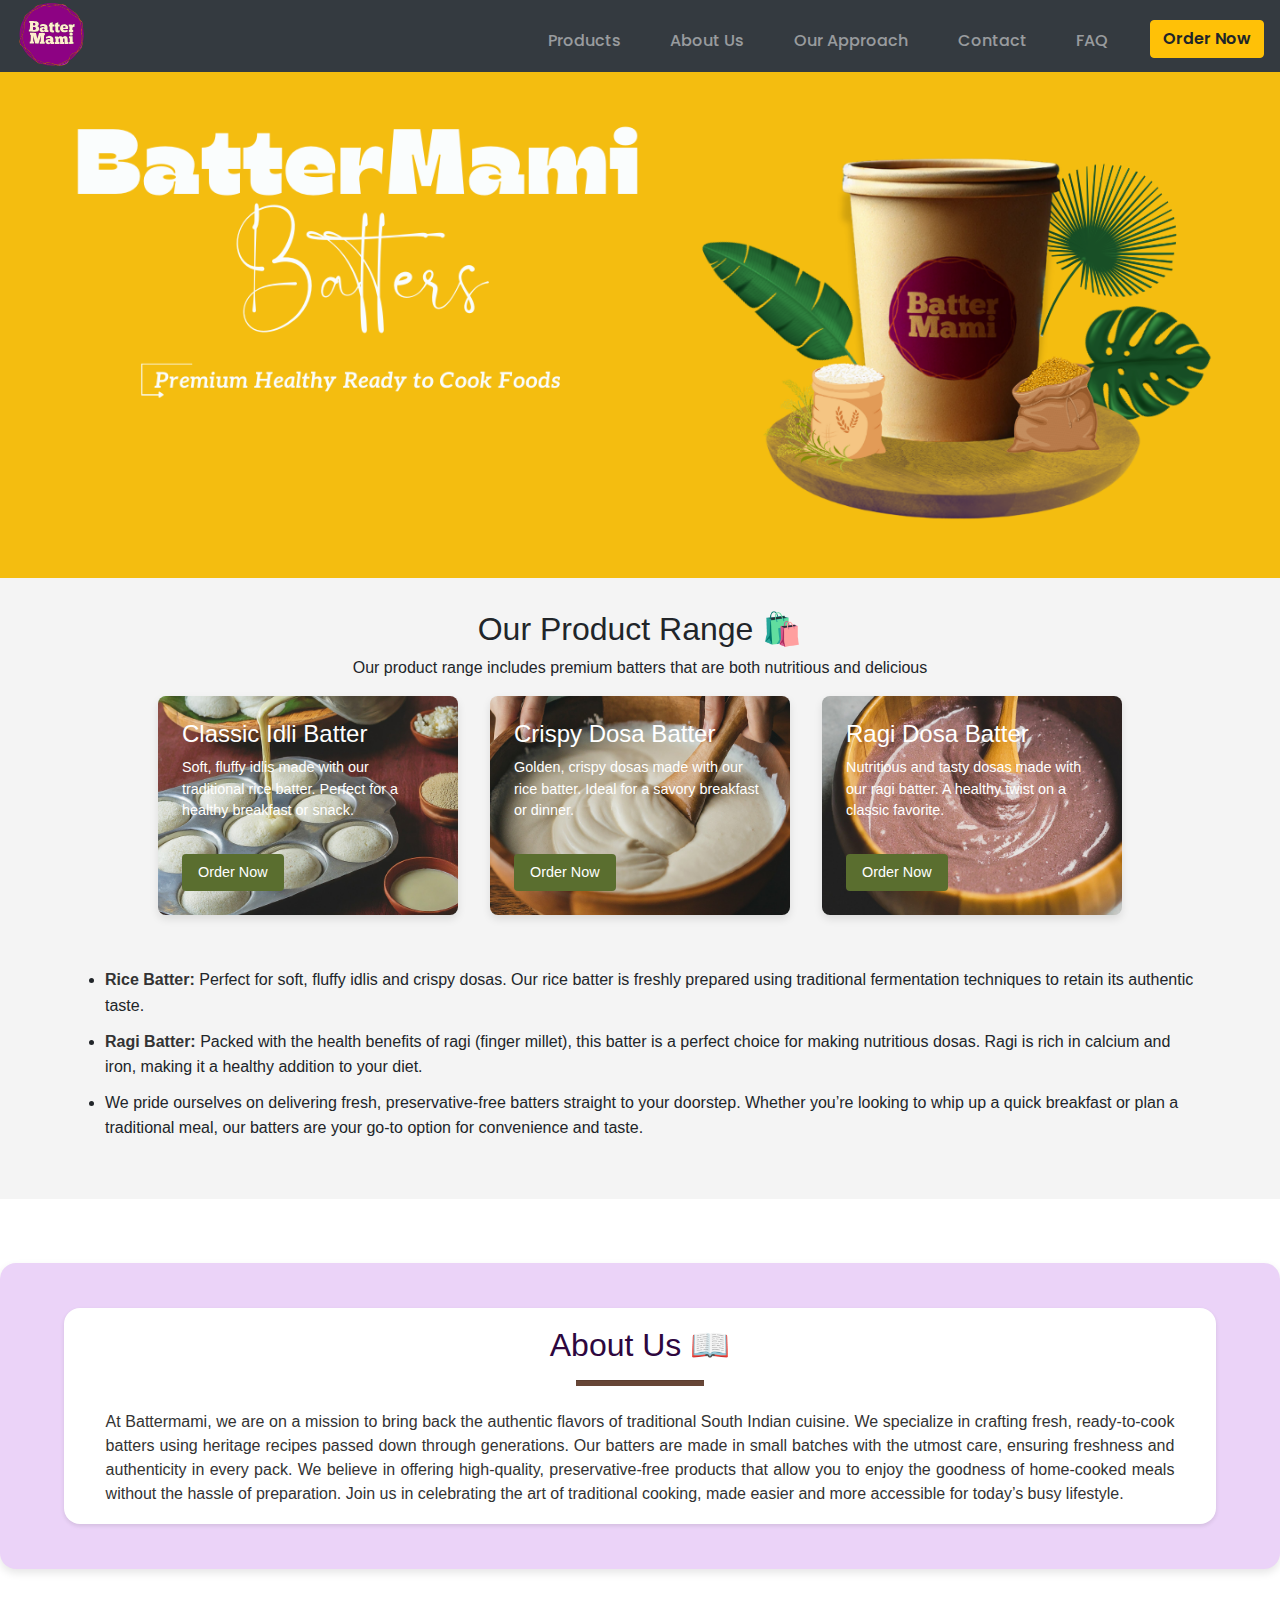
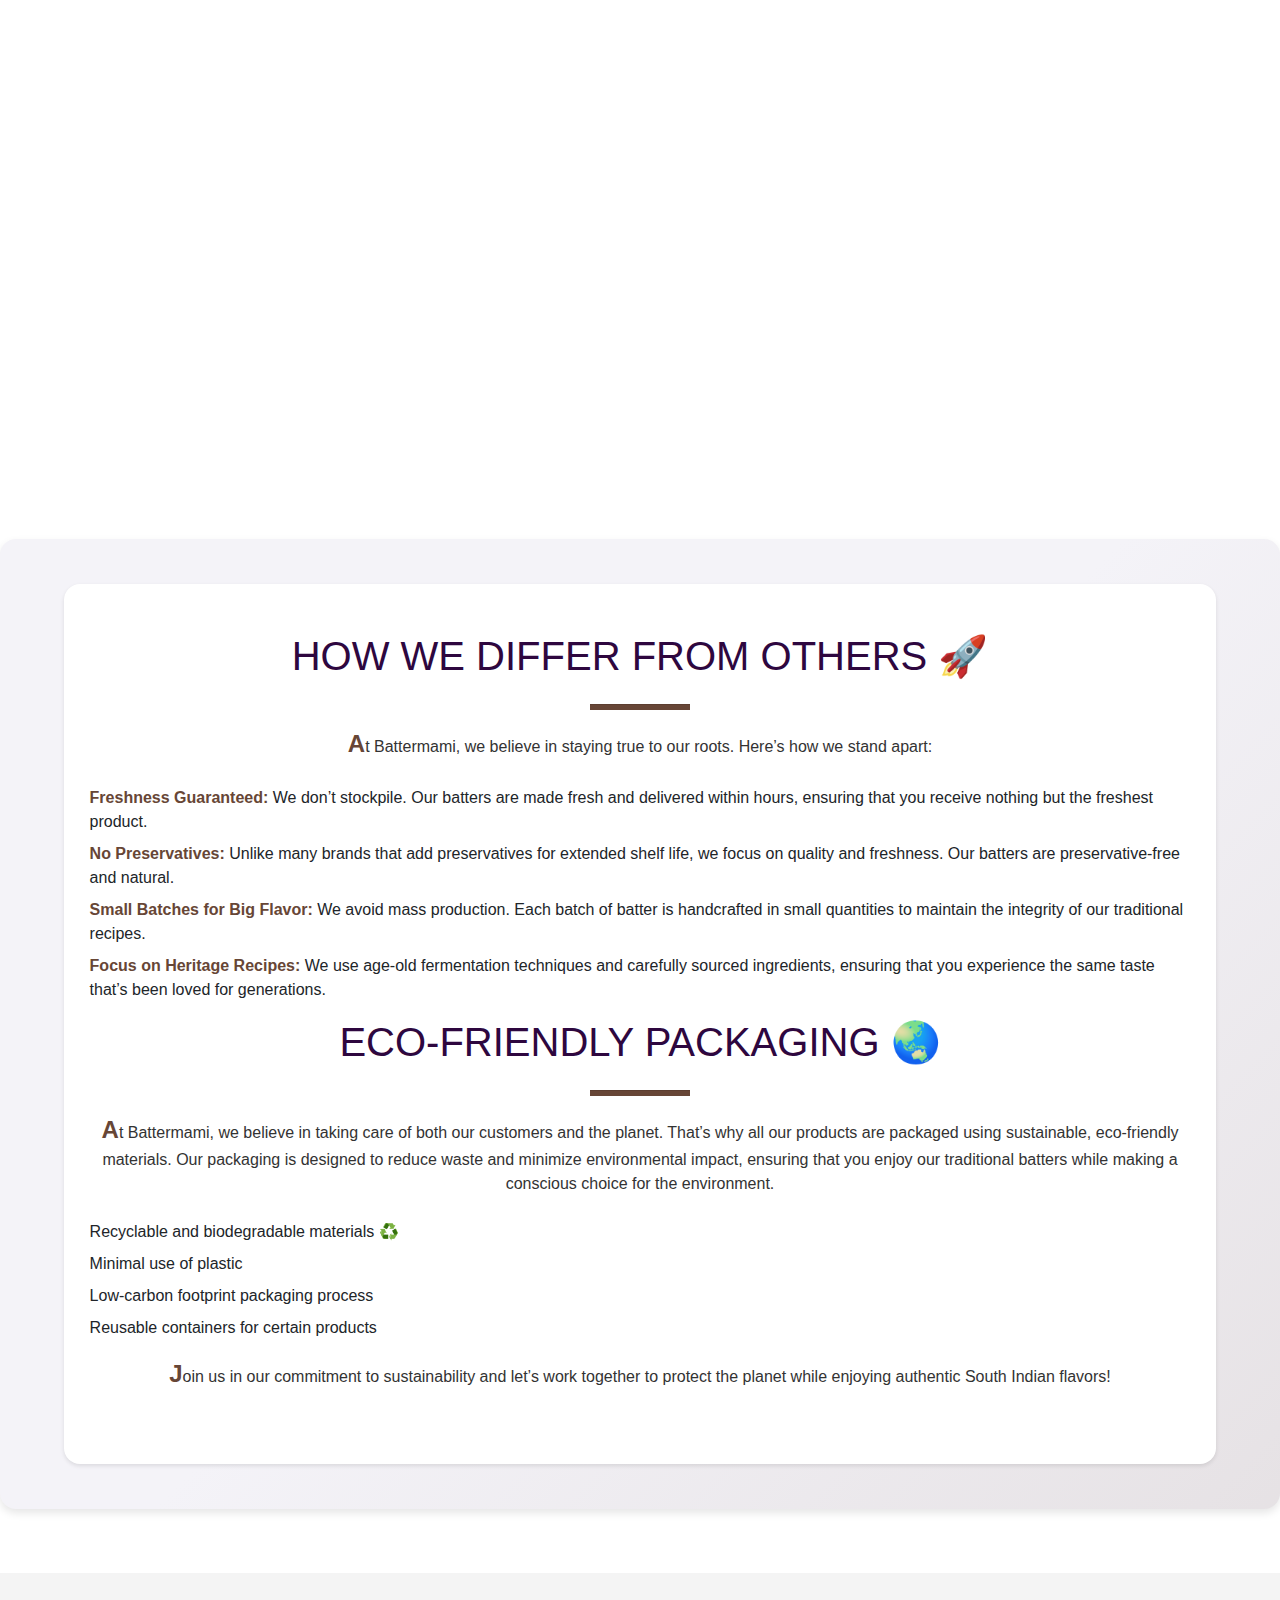
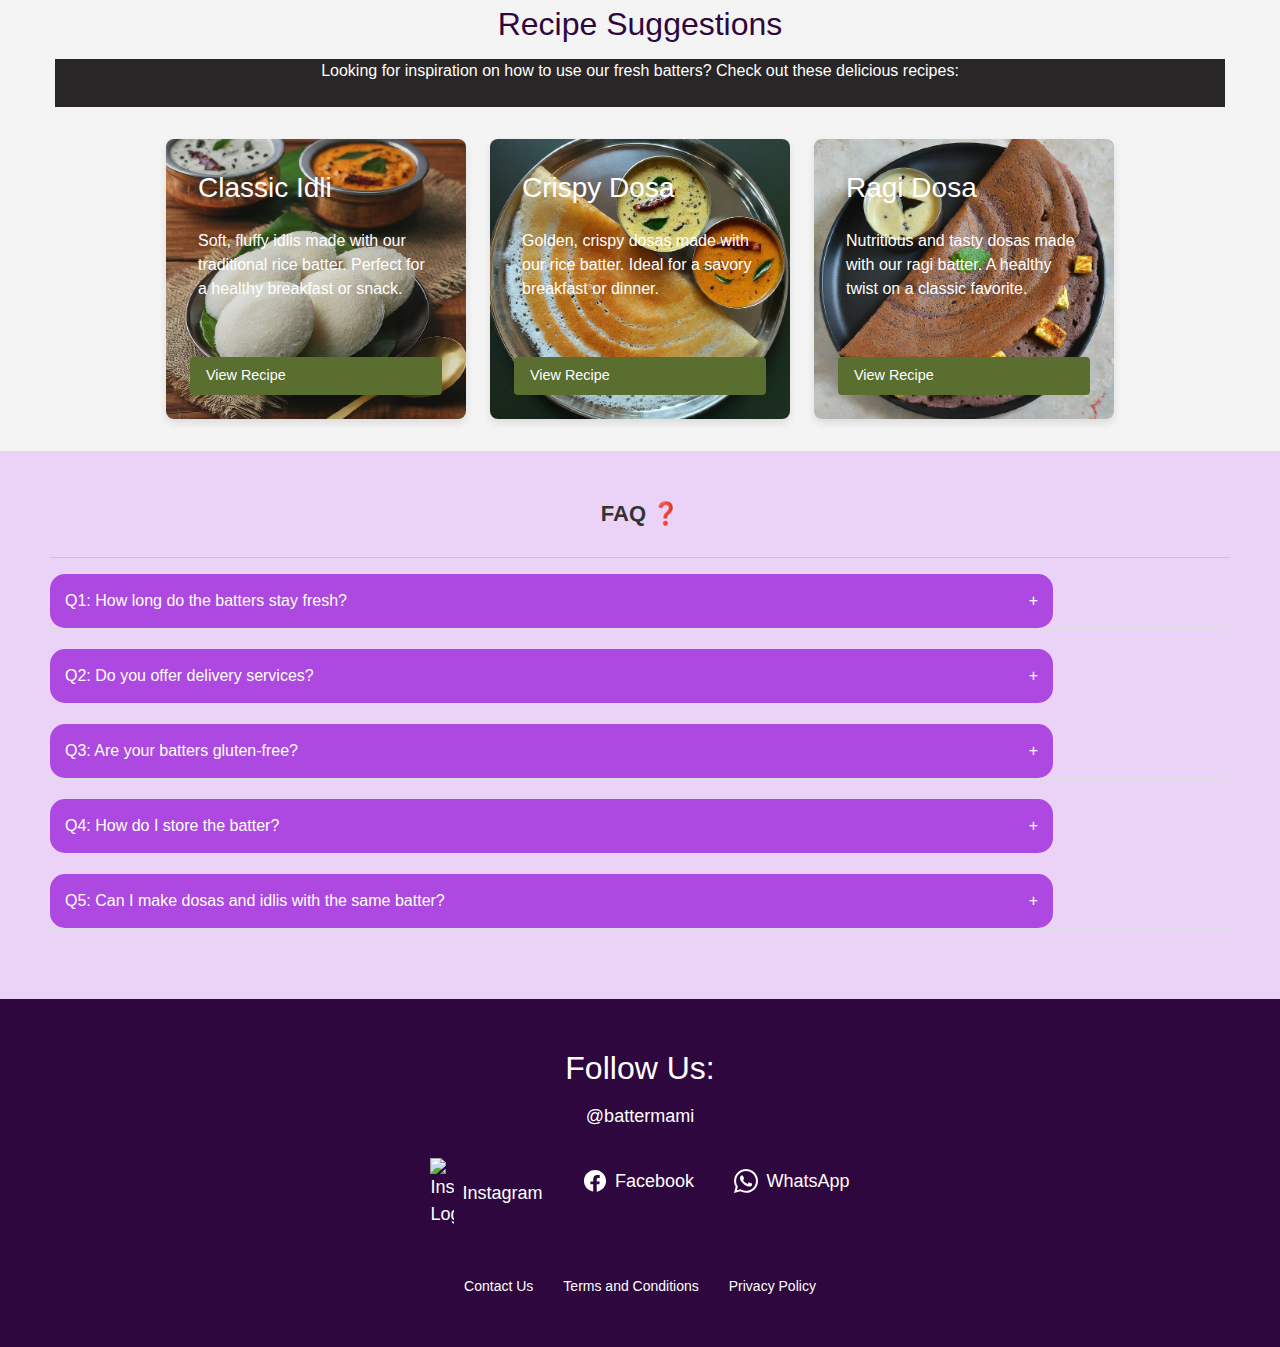
==== commit 3ecd560c: "Update index.html" ====
--- a/index.html
+++ b/index.html
@@ -165,9 +165,8 @@
 
 
 <!-- Video Content -->
- 
 <div class="video-container">
-    <iframe src="https://www.youtube.com/embed/SjgkhnL1bvk?autoplay=1&mute=1" allowfullscreen></iframe>
+    <iframe src="https://www.youtube.com/embed/CfwXQQu_H_I?autoplay=1&mute=1&loop=1&playlist=CfwXQQu_H_I" allowfullscreen></iframe>
 </div>
 
       <!-- How We Are Different Section -->
@@ -204,7 +203,8 @@
     <section id="recipe-suggestions">
         <div class="container">
             <h2>Recipe Suggestions</h2>
-            <p class="inspire">Looking for inspiration on how to use our fresh batters? Check out these delicious recipes:</p>
+            <p class="inspire">Looking for inspiration on how to use our fresh batters? Check out these delicious recipes:<br>
+            <br></p>
             <div class="recipes">
                 <div class="recipe">
                     <h3>Classic Idli</h3>
--- a/style.css
+++ b/style.css
@@ -9,7 +9,7 @@
   /* Fix the overlap with the navigation bar */
 @media (max-width: 768px) {
     .responsiveimage {
-        width: 200%; /* Increase the width beyond 100% */
+        width: 120%; /* Increase the width beyond 100% */
         height: auto; /* Ensure aspect ratio is maintained */
         margin-top: 59px; /* Ensure it's not hidden by the nav bar */
         margin-left: -5%; /* Center the image by moving it left */
@@ -726,40 +726,6 @@
 /* Resoponsive --------------*/
 
 /* For mobile screens */
-@media (max-width: 40px) {
-        #welcome-page{
-            width: 100%;
-            height: 200px;
-            margin-bottom: 0%;
-        }
-    
-    .banner{
-        display: flex;
-        flex-wrap: wrap;
-        width: 100%;
-        height: auto;
-    }
-
-   .welcome-page{
-    display: flex;
-    flex-wrap: wrap;
-    width: 100%;
-    height: auto;
-   }
-
-   h3{
-    font-size: 1.5rem;
-    margin-bottom: 0.3rem;
-    letter-spacing:-19px;
-    font-family: 'Poppins', sans-serif;
-   }
-  }
-
-  p{
-    font-family: 'Poppins', sans-serif;
-}
-
-
 .inspire{
     color: #111;
     background-color: #282626;
